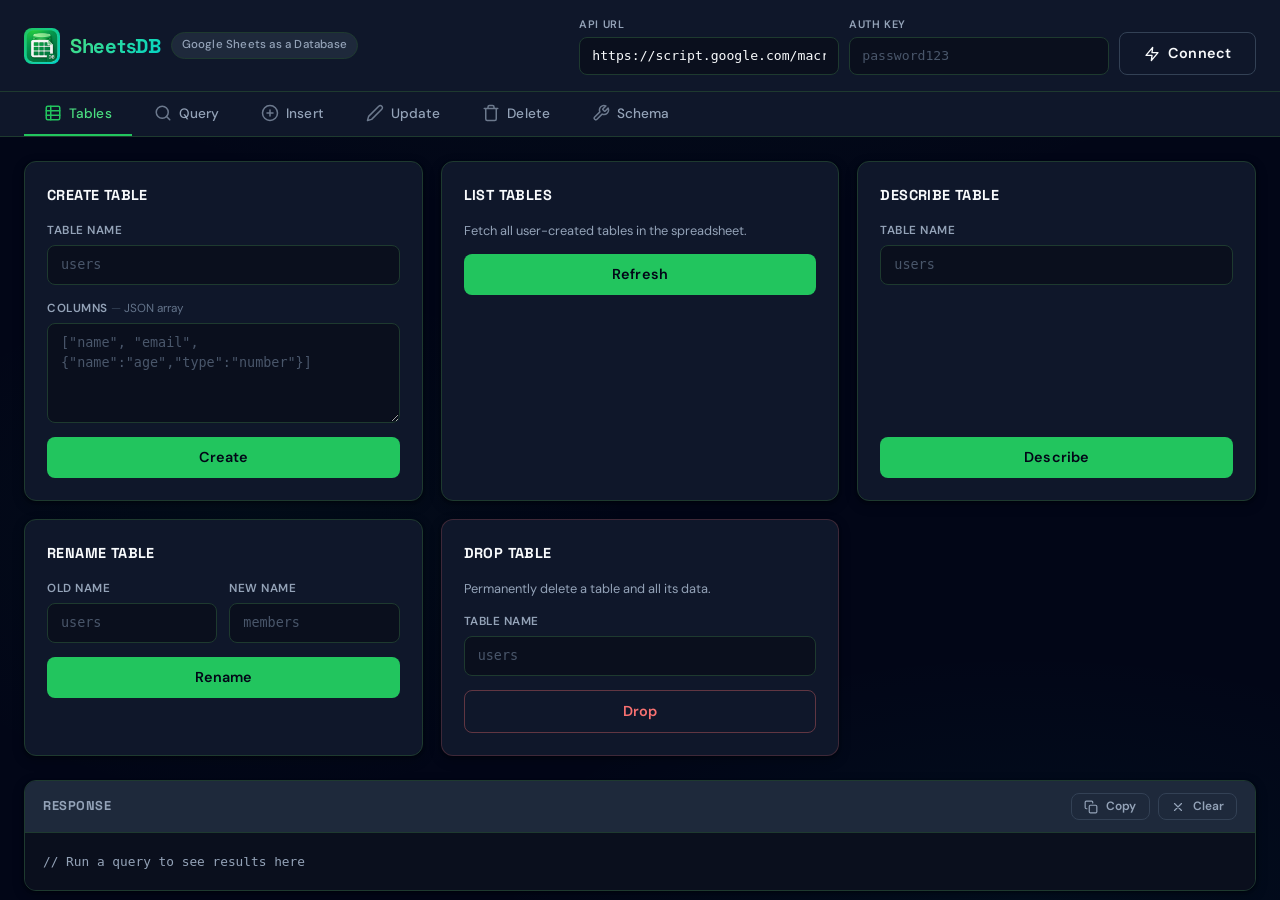
==== app/index.html @ 131400ed "Website demo finished I think" ====
<!DOCTYPE html>
<html lang="en">
<head>
<meta charset="UTF-8">
<meta name="viewport" content="width=device-width, initial-scale=1.0">
<title>SheetsDB — Demo App</title>
<meta name="description" content="SheetsDB demo — query and manage your Google Sheets database.">
<link rel="preconnect" href="https://fonts.googleapis.com">
<link rel="preconnect" href="https://fonts.gstatic.com" crossorigin>
<link href="https://fonts.googleapis.com/css2?family=DM+Sans:wght@400;500;600;700&family=Space+Grotesk:wght@400;500;600;700&display=swap" rel="stylesheet">
<link rel="icon" type="image/png" href="../favicon.png">
<link rel="stylesheet" href="../styles.css">
</head>
<body>

<!-- ============================================================
     Header
============================================================ -->
<header class="header">
  <a href="../index.html" class="header-brand" title="Back to home">
    <img class="nav-logo" src="../favicon.png" alt="SheetsDB" width="36" height="36">
    <h1>SheetsDB</h1>
    <span class="badge">Google Sheets as a Database</span>
  </a>
  <div class="header-config">
    <div class="config-group">
      <label for="apiUrl">API URL</label>
      <input type="url" id="apiUrl" value="https://script.google.com/macros/s/AKfycbwqo9jxBcoDenlgIgzk5Wjebfg2Gyu5W9qb6j3zvbtv10daXHPXQWfPDOC732-76v42/exec" autocomplete="off">
    </div>
    <div class="config-group">
      <label for="authKey">Auth Key</label>
      <input type="password" id="authKey" placeholder="password123" autocomplete="off">
    </div>
    <button id="btnConnect" class="btn btn-outline" title="Test connection">
      <svg width="16" height="16" viewBox="0 0 24 24" fill="none" stroke="currentColor" stroke-width="2" stroke-linecap="round" stroke-linejoin="round"><path d="M13 2 3 14h9l-1 8 10-12h-9l1-8z"/></svg>
      Connect
    </button>
  </div>
</header>

<!-- ============================================================
     Tabs
============================================================ -->
<nav class="tabs" id="tabNav" aria-label="Demo sections">
  <button class="tab active" data-tab="tables">
    <svg width="18" height="18" viewBox="0 0 24 24" fill="none" stroke="currentColor" stroke-width="2" stroke-linecap="round" stroke-linejoin="round"><rect x="3" y="3" width="18" height="18" rx="2"/><line x1="3" y1="9" x2="21" y2="9"/><line x1="3" y1="15" x2="21" y2="15"/><line x1="9" y1="3" x2="9" y2="21"/></svg>
    Tables
  </button>
  <button class="tab" data-tab="query">
    <svg width="18" height="18" viewBox="0 0 24 24" fill="none" stroke="currentColor" stroke-width="2" stroke-linecap="round" stroke-linejoin="round"><circle cx="11" cy="11" r="8"/><path d="m21 21-4.3-4.3"/></svg>
    Query
  </button>
  <button class="tab" data-tab="insert">
    <svg width="18" height="18" viewBox="0 0 24 24" fill="none" stroke="currentColor" stroke-width="2" stroke-linecap="round" stroke-linejoin="round"><circle cx="12" cy="12" r="10"/><path d="M12 8v8M8 12h8"/></svg>
    Insert
  </button>
  <button class="tab" data-tab="update">
    <svg width="18" height="18" viewBox="0 0 24 24" fill="none" stroke="currentColor" stroke-width="2" stroke-linecap="round" stroke-linejoin="round"><path d="M17 3a2.83 2.83 0 1 1 4 4L7.5 20.5 2 22l1.5-5.5Z"/></svg>
    Update
  </button>
  <button class="tab" data-tab="delete">
    <svg width="18" height="18" viewBox="0 0 24 24" fill="none" stroke="currentColor" stroke-width="2" stroke-linecap="round" stroke-linejoin="round"><path d="M3 6h18M19 6v14c0 1-1 2-2 2H7c-1 0-2-1-2-2V6M8 6V4c0-1 1-2 2-2h4c1 0 2 1 2 2v2"/></svg>
    Delete
  </button>
  <button class="tab" data-tab="schema">
    <svg width="18" height="18" viewBox="0 0 24 24" fill="none" stroke="currentColor" stroke-width="2" stroke-linecap="round" stroke-linejoin="round"><path d="M14.7 6.3a1 1 0 0 0 0 1.4l1.6 1.6a1 1 0 0 0 1.4 0l3.77-3.77a6 6 0 0 1-7.94 7.94l-6.91 6.91a2.12 2.12 0 0 1-3-3l6.91-6.91a6 6 0 0 1 7.94-7.94l-3.76 3.76z"/></svg>
    Schema
  </button>
</nav>

<!-- ============================================================
     Main content
============================================================ -->
<main class="main">

  <!-- ========================================
       Tables
  ======================================== -->
  <section class="panel active" id="panel-tables">
    <div class="card-grid">

      <div class="card">
        <h3>Create Table</h3>
        <div class="field">
          <label for="ct-name">Table Name</label>
          <input type="text" id="ct-name" placeholder="users">
        </div>
        <div class="field">
          <label for="ct-columns">Columns <span class="hint">JSON array</span></label>
          <textarea id="ct-columns" rows="4" placeholder='["name", "email", {"name":"age","type":"number"}]'></textarea>
        </div>
        <button class="btn btn-accent" data-action="createTable">Create</button>
      </div>

      <div class="card">
        <h3>List Tables</h3>
        <p class="card-desc">Fetch all user-created tables in the spreadsheet.</p>
        <button class="btn btn-accent" data-action="listTables">Refresh</button>
        <div id="tableList" class="inline-result"></div>
      </div>

      <div class="card">
        <h3>Describe Table</h3>
        <div class="field">
          <label for="desc-name">Table Name</label>
          <input type="text" id="desc-name" placeholder="users">
        </div>
        <button class="btn btn-accent" data-action="describeTable">Describe</button>
      </div>

      <div class="card">
        <h3>Rename Table</h3>
        <div class="field-row">
          <div class="field">
            <label for="rn-old">Old Name</label>
            <input type="text" id="rn-old" placeholder="users">
          </div>
          <div class="field">
            <label for="rn-new">New Name</label>
            <input type="text" id="rn-new" placeholder="members">
          </div>
        </div>
        <button class="btn btn-accent" data-action="renameTable">Rename</button>
      </div>

      <div class="card card-danger">
        <h3>Drop Table</h3>
        <p class="card-desc">Permanently delete a table and all its data.</p>
        <div class="field">
          <label for="drop-name">Table Name</label>
          <input type="text" id="drop-name" placeholder="users">
        </div>
        <button class="btn btn-danger" data-action="dropTable">Drop</button>
      </div>

    </div>
  </section>

  <!-- ========================================
       Query
  ======================================== -->
  <section class="panel" id="panel-query">
    <div class="card card-wide">
      <h3>SELECT Query</h3>
      <div class="field-row">
        <div class="field flex-2">
          <label for="q-table">Table</label>
          <input type="text" id="q-table" placeholder="users">
        </div>
        <div class="field flex-3">
          <label for="q-where">Where <span class="hint">e.g. age&gt;18;name=John</span></label>
          <input type="text" id="q-where" placeholder="age>18">
        </div>
      </div>
      <div class="field-row">
        <div class="field">
          <label for="q-select">Select <span class="hint">comma-separated</span></label>
          <input type="text" id="q-select" placeholder="name,email">
        </div>
        <div class="field">
          <label for="q-sort">Sort <span class="hint">-age = desc, +name = asc</span></label>
          <input type="text" id="q-sort" placeholder="-age">
        </div>
        <div class="field field-sm">
          <label for="q-limit">Limit</label>
          <input type="number" id="q-limit" placeholder="50" min="0">
        </div>
        <div class="field field-sm">
          <label for="q-offset">Offset</label>
          <input type="number" id="q-offset" placeholder="0" min="0">
        </div>
      </div>
      <button class="btn btn-accent" data-action="query">Run Query</button>
      <span id="queryCount" class="result-count"></span>
    </div>
  </section>

  <!-- ========================================
       Insert
  ======================================== -->
  <section class="panel" id="panel-insert">
    <div class="card card-wide">
      <h3>Insert Rows</h3>
      <div class="field-row">
        <div class="field flex-2">
          <label for="ins-table">Table</label>
          <input type="text" id="ins-table" placeholder="users">
        </div>
        <div class="field" style="align-self:flex-end">
          <label class="toggle">
            <input type="checkbox" id="ins-bulk">
            <span class="toggle-track"></span>
            Bulk Insert
          </label>
        </div>
      </div>
      <div class="field">
        <label id="ins-label">Record <span class="hint">JSON object</span></label>
        <textarea id="ins-data" rows="5" placeholder='{"name":"John","age":25}'></textarea>
      </div>
      <button class="btn btn-accent" data-action="insert">Insert</button>
    </div>
  </section>

  <!-- ========================================
       Update
  ======================================== -->
  <section class="panel" id="panel-update">
    <div class="card card-wide">
      <h3>UPDATE Rows</h3>
      <div class="field">
        <label for="upd-table">Table</label>
        <input type="text" id="upd-table" placeholder="users">
      </div>
      <div class="field-row">
        <div class="field">
          <label for="upd-where">Where <span class="hint">e.g. id=4</span></label>
          <input type="text" id="upd-where" placeholder="id=4">
        </div>
        <div class="field">
          <label for="upd-values">Values <span class="hint">JSON object</span></label>
          <input type="text" id="upd-values" placeholder='{"email":"new@test.com"}'>
        </div>
      </div>
      <button class="btn btn-accent" data-action="update">Update</button>
    </div>
  </section>

  <!-- ========================================
       Delete
  ======================================== -->
  <section class="panel" id="panel-delete">
    <div class="card card-wide card-danger">
      <h3>DELETE Rows</h3>
      <p class="card-desc">Rows matching the where clause will be permanently removed.</p>
      <div class="field-row">
        <div class="field flex-2">
          <label for="del-table">Table</label>
          <input type="text" id="del-table" placeholder="users">
        </div>
        <div class="field flex-3">
          <label for="del-where">Where <span class="hint">e.g. id=4</span></label>
          <input type="text" id="del-where" placeholder="id=4">
        </div>
      </div>
      <button class="btn btn-danger" data-action="deleteRows">Delete Rows</button>
    </div>
  </section>

  <!-- ========================================
       Schema
  ======================================== -->
  <section class="panel" id="panel-schema">
    <div class="card-grid">

      <div class="card">
        <h3>Add Column</h3>
        <div class="field">
          <label for="ac-table">Table</label>
          <input type="text" id="ac-table" placeholder="users">
        </div>
        <div class="field-row">
          <div class="field">
            <label for="ac-name">Column Name</label>
            <input type="text" id="ac-name" placeholder="email">
          </div>
          <div class="field field-sm">
            <label for="ac-type">Type</label>
            <select id="ac-type">
              <option value="string">string</option>
              <option value="number">number</option>
              <option value="boolean">boolean</option>
              <option value="date">date</option>
              <option value="json">json</option>
            </select>
          </div>
        </div>
        <button class="btn btn-accent" data-action="addColumn">Add Column</button>
      </div>

      <div class="card">
        <h3>Remove Column</h3>
        <div class="field-row">
          <div class="field">
            <label for="rc-table">Table</label>
            <input type="text" id="rc-table" placeholder="users">
          </div>
          <div class="field">
            <label for="rc-column">Column</label>
            <input type="text" id="rc-column" placeholder="email">
          </div>
        </div>
        <button class="btn btn-danger" data-action="removeColumn">Remove</button>
      </div>

      <div class="card">
        <h3>Rename Column</h3>
        <div class="field">
          <label for="rnc-table">Table</label>
          <input type="text" id="rnc-table" placeholder="users">
        </div>
        <div class="field-row">
          <div class="field">
            <label for="rnc-old">Old Name</label>
            <input type="text" id="rnc-old" placeholder="email">
          </div>
          <div class="field">
            <label for="rnc-new">New Name</label>
            <input type="text" id="rnc-new" placeholder="address">
          </div>
        </div>
        <button class="btn btn-accent" data-action="renameColumn">Rename</button>
      </div>

      <div class="card">
        <h3>Change Column Type</h3>
        <div class="field">
          <label for="cct-table">Table</label>
          <input type="text" id="cct-table" placeholder="users">
        </div>
        <div class="field-row">
          <div class="field">
            <label for="cct-column">Column</label>
            <input type="text" id="cct-column" placeholder="age">
          </div>
          <div class="field field-sm">
            <label for="cct-type">New Type</label>
            <select id="cct-type">
              <option value="string">string</option>
              <option value="number">number</option>
              <option value="boolean">boolean</option>
              <option value="date">date</option>
              <option value="json">json</option>
            </select>
          </div>
        </div>
        <button class="btn btn-accent" data-action="changeColumnType">Change Type</button>
      </div>

    </div>
  </section>

</main>

<!-- ============================================================
     Results panel
============================================================ -->
<section class="results" id="results">
  <div class="results-header">
    <h2>Response</h2>
    <div class="results-meta">
      <span id="resStatus" class="status-pill"></span>
      <span id="resTime" class="res-time"></span>
      <button id="btnCopy" class="btn btn-small" title="Copy response">
        <svg width="14" height="14" viewBox="0 0 24 24" fill="none" stroke="currentColor" stroke-width="2" stroke-linecap="round" stroke-linejoin="round"><rect x="9" y="9" width="13" height="13" rx="2"/><path d="M5 15H4a2 2 0 0 1-2-2V4a2 2 0 0 1 2-2h9a2 2 0 0 1 2 2v1"/></svg>
        Copy
      </button>
      <button id="btnClear" class="btn btn-small" title="Clear results">
        <svg width="14" height="14" viewBox="0 0 24 24" fill="none" stroke="currentColor" stroke-width="2" stroke-linecap="round" stroke-linejoin="round"><path d="M18 6 6 18M6 6l12 12"/></svg>
        Clear
      </button>
    </div>
  </div>
  <pre id="resBody" class="results-body">// Run a query to see results here</pre>
</section>

<!-- ============================================================
     Toast container
============================================================ -->
<div class="toast-container" id="toasts" aria-live="polite"></div>

<script src="script.js"></script>
</body>
</html>
---- styles.css ----
/* ============================================================
   SheetsDB — Unified Design System
   Shared by: index.html (landing) + app/index.html (demo)
   Dark OLED · Green accent · Space Grotesk + DM Sans
   ============================================================= */

/* ============================================================
   1. Design Tokens
   ============================================================= */

:root {
  /* Surfaces */
  --bg:        #020617;
  --surface:   #0F172A;
  --surface2:  #1E293B;
  --code-bg:   #0A0F1D;

  /* Borders */
  --border:    #1E3A2F;
  --border2:   #334155;

  /* Brand accents */
  --accent:    #22C55E;
  --accent-h:  #4ADE80;
  --accent-d:  #16A34A;
  --purple:    #7C5CFC;
  --purple-h:  #9678FD;
  --purple-d:  #6540E0;
  --cyan:      #00D4C8;
  --cyan-h:    #2EE4D8;

  /* Semantic */
  --success:   #2DD4BF;
  --error:     #F87171;
  --error-d:   #DC2626;
  --warning:   #FBBF24;

  /* Text */
  --text:      #F8FAFC;
  --text-dim:  #94A3B8;
  --text-muted:#64748B;

  /* Typography */
  --font-heading: 'Space Grotesk', system-ui, sans-serif;
  --font-body:    'DM Sans', system-ui, sans-serif;
  --font-mono:    'JetBrains Mono', 'Fira Code', 'Cascadia Code', monospace;

  /* Radii */
  --radius:    12px;
  --radius-sm: 8px;
  --radius-xs: 4px;

  /* Effects */
  --shadow:    0 1px 3px rgba(0,0,0,.4), 0 4px 12px rgba(0,0,0,.25);
  --transition: 180ms ease;
}

/* ============================================================
   2. Reset & Base
   ============================================================= */

*, *::before, *::after {
  box-sizing: border-box;
  margin: 0;
  padding: 0;
}

html {
  font-size: 16px;
  background: var(--bg);
  color: var(--text);
  font-family: var(--font-body);
  -webkit-font-smoothing: antialiased;
  -moz-osx-font-smoothing: grayscale;
  scroll-behavior: smooth;
}

body {
  min-height: 100vh;
  line-height: 1.6;
  background:
    radial-gradient(ellipse 80% 50% at 50% -10%, rgba(34,197,94,.05) 0%, transparent 70%),
    radial-gradient(ellipse 60% 40% at 80% 100%, rgba(0,212,200,.04) 0%, transparent 70%),
    radial-gradient(ellipse 50% 50% at 20% 60%, rgba(34,197,94,.04) 0%, transparent 60%),
    var(--bg);
}

/* ============================================================
   3. Typography
   ============================================================= */

h1, h2, h3, h4, h5, h6 {
  font-family: var(--font-heading);
  letter-spacing: -0.3px;
  color: var(--text);
}

a {
  color: inherit;
  text-decoration: none;
}

code {
  font-family: var(--font-mono);
}

::selection {
  background: rgba(34,197,94,.25);
  color: var(--text);
}

/* ============================================================
   4. Buttons (shared)
   ============================================================= */

.btn {
  display: inline-flex;
  align-items: center;
  justify-content: center;
  gap: 8px;
  padding: 11px 24px;
  font-size: 0.9rem;
  font-weight: 600;
  font-family: var(--font-body);
  border: none;
  border-radius: var(--radius-sm);
  cursor: pointer;
  text-decoration: none;
  transition: all var(--transition);
  letter-spacing: 0.1px;
  white-space: nowrap;
  line-height: 1.3;
}

.btn:active { transform: scale(0.97); }

/* Primary — green accent (main CTAs) */
.btn-primary {
  background: var(--accent);
  color: #020617;
}
.btn-primary:hover {
  background: var(--accent-h);
  transform: translateY(-2px);
  box-shadow: 0 8px 30px rgba(34,197,94,.25);
}

/* Secondary — outlined transparent */
.btn-secondary {
  background: transparent;
  color: var(--text);
  border: 1px solid var(--border2);
}
.btn-secondary:hover {
  border-color: var(--text-dim);
  background: rgba(255,255,255,.03);
}

/* Accent — green fill (app page action buttons) */
.btn-accent {
  background: var(--accent);
  color: #020617;
}
.btn-accent:hover {
  background: var(--accent-h);
  box-shadow: 0 4px 16px rgba(34,197,94,.25);
}

/* Danger — destructive actions */
.btn-danger {
  background: transparent;
  color: var(--error);
  border: 1px solid rgba(248,113,113,.35);
}
.btn-danger:hover {
  background: var(--error);
  color: #fff;
  border-color: var(--error);
}

/* Outline — subtle bordered */
.btn-outline {
  background: transparent;
  color: var(--text);
  border: 1px solid var(--border2);
}
.btn-outline:hover {
  border-color: var(--accent);
  color: var(--accent-h);
}

/* Small — compact variant */
.btn-small {
  padding: 5px 12px;
  font-size: 0.75rem;
  background: var(--surface2);
  color: var(--text-dim);
  border: 1px solid var(--border2);
  border-radius: var(--radius-sm);
}
.btn-small:hover {
  color: var(--text);
  border-color: var(--text-dim);
}

.btn-icon { font-size: 1.1rem; line-height: 1; }

/* ============================================================
   5. Forms & Inputs (shared)
   ============================================================= */

input[type="text"],
input[type="number"],
input[type="password"],
input[type="url"],
select,
textarea {
  width: 100%;
  padding: 9px 13px;
  background: var(--code-bg);
  border: 1px solid var(--border);
  border-radius: var(--radius-sm);
  color: var(--text);
  font-size: 0.84rem;
  font-family: var(--font-mono);
  transition: all var(--transition);
  outline: none;
  line-height: 1.5;
}

input:focus,
select:focus,
textarea:focus {
  border-color: var(--accent);
  box-shadow: 0 0 0 3px rgba(34,197,94,.12);
}

textarea { resize: vertical; min-height: 80px; }

::placeholder { color: var(--text-muted); opacity: 0.7; }

select {
  cursor: pointer;
  appearance: none;
  background-image: url("data:image/svg+xml,%3Csvg xmlns='http://www.w3.org/2000/svg' width='12' height='12' viewBox='0 0 24 24' fill='none' stroke='%2394A3B8' stroke-width='2'%3E%3Cpath d='m6 9 6 6 6-6'/%3E%3C/svg%3E");
  background-repeat: no-repeat;
  background-position: right 10px center;
  padding-right: 32px;
}

/* Field layout */
.field {
  display: flex;
  flex-direction: column;
  gap: 5px;
  flex: 1;
}

.field-sm { flex: 0 0 110px; }
.flex-2  { flex: 2; }
.flex-3  { flex: 3; }

.field label {
  font-size: 0.73rem;
  font-weight: 600;
  color: var(--text-dim);
  text-transform: uppercase;
  letter-spacing: 0.5px;
}

.hint {
  font-weight: 400;
  text-transform: none;
  color: var(--text-muted);
  letter-spacing: 0;
}
.hint::before { content: "— "; color: var(--border2); }

.field-row {
  display: flex;
  gap: 12px;
  align-items: flex-start;
}

/* Toggle switch */
.toggle {
  display: flex;
  align-items: center;
  gap: 8px;
  cursor: pointer;
  font-size: 0.8rem;
  color: var(--text-dim);
  user-select: none;
}
.toggle input { display: none; }

.toggle-track {
  width: 36px;
  height: 20px;
  background: var(--border2);
  border-radius: 99px;
  position: relative;
  transition: all var(--transition);
}
.toggle-track::after {
  content: '';
  position: absolute;
  top: 2px;
  left: 2px;
  width: 16px;
  height: 16px;
  background: var(--text-dim);
  border-radius: 50%;
  transition: all var(--transition);
}
.toggle input:checked + .toggle-track {
  background: var(--accent-d);
}
.toggle input:checked + .toggle-track::after {
  left: 18px;
  background: var(--accent-h);
}

/* ============================================================
   6. Landing: Navigation
   ============================================================= */

.nav {
  display: flex;
  align-items: center;
  justify-content: space-between;
  padding: 18px 32px;
  max-width: 1200px;
  margin: 0 auto;
}

.nav-brand {
  display: flex;
  align-items: center;
  gap: 10px;
  text-decoration: none;
}

.nav-logo {
  width: 36px;
  height: 36px;
  background: linear-gradient(135deg, var(--accent), var(--cyan));
  border-radius: var(--radius-sm);
  display: flex;
  align-items: center;
  justify-content: center;
  font-weight: 700;
  font-size: 1.1rem;
  font-family: var(--font-heading);
  color: #020617;
}

.nav-name {
  font-family: var(--font-heading);
  font-weight: 700;
  font-size: 1.2rem;
  color: var(--text);
  letter-spacing: -0.3px;
}

.nav-links {
  display: flex;
  align-items: center;
  gap: 24px;
}

.nav-link {
  color: var(--text-dim);
  text-decoration: none;
  font-size: 0.9rem;
  font-weight: 500;
  transition: color var(--transition);
}
.nav-link:hover { color: var(--text); }

.nav-cta {
  display: inline-flex;
  align-items: center;
  gap: 6px;
  padding: 9px 20px;
  font-size: 0.88rem;
  font-weight: 600;
  font-family: var(--font-body);
  color: #020617;
  background: var(--accent);
  border: none;
  border-radius: var(--radius-sm);
  cursor: pointer;
  text-decoration: none;
  transition: all var(--transition);
}
.nav-cta:hover {
  background: var(--accent-h);
  transform: translateY(-1px);
}

/* ============================================================
   7. Landing: Hero
   ============================================================= */

.hero {
  text-align: center;
  padding: 80px 32px 100px;
  max-width: 900px;
  margin: 0 auto;
}

.hero-badge {
  display: inline-flex;
  align-items: center;
  gap: 8px;
  padding: 6px 16px;
  font-size: 0.82rem;
  font-weight: 500;
  color: var(--accent);
  background: rgba(34,197,94,.08);
  border: 1px solid rgba(34,197,94,.18);
  border-radius: 99px;
  margin-bottom: 28px;
  font-family: var(--font-heading);
}

.hero-badge-dot {
  width: 7px;
  height: 7px;
  background: var(--accent);
  border-radius: 50%;
  animation: pulse-dot 2s ease-in-out infinite;
}

@keyframes pulse-dot {
  0%, 100% { opacity: 1; transform: scale(1); }
  50% { opacity: .5; transform: scale(1.3); }
}

.hero h1 {
  font-family: var(--font-heading);
  font-size: clamp(2.6rem, 6vw, 4.2rem);
  font-weight: 700;
  letter-spacing: -1.5px;
  line-height: 1.1;
  color: var(--text);
  margin-bottom: 22px;
}

.hero h1 span {
  background: linear-gradient(135deg, var(--accent) 0%, var(--cyan) 100%);
  -webkit-background-clip: text;
  -webkit-text-fill-color: transparent;
  background-clip: text;
}

.hero-sub {
  font-size: 1.2rem;
  color: var(--text-dim);
  max-width: 580px;
  margin: 0 auto 36px;
  line-height: 1.65;
}

.hero-actions {
  display: flex;
  align-items: center;
  justify-content: center;
  gap: 14px;
  flex-wrap: wrap;
}

/* ============================================================
   8. Landing: Section Shared
   ============================================================= */

.section {
  max-width: 1100px;
  margin: 0 auto;
  padding: 80px 32px;
}

.section-label {
  text-align: center;
  font-size: 0.8rem;
  font-weight: 600;
  color: var(--accent);
  text-transform: uppercase;
  letter-spacing: 1px;
  margin-bottom: 14px;
  font-family: var(--font-heading);
}

.section-heading {
  text-align: center;
  font-family: var(--font-heading);
  font-size: clamp(1.8rem, 4vw, 2.6rem);
  font-weight: 700;
  letter-spacing: -0.8px;
  line-height: 1.2;
  margin-bottom: 16px;
}

.section-sub {
  text-align: center;
  color: var(--text-dim);
  font-size: 1.05rem;
  max-width: 520px;
  margin: 0 auto 52px;
}

/* ============================================================
   9. Landing: Logo Bar
   ============================================================= */

.logo-bar {
  text-align: center;
  padding: 0 32px 60px;
  max-width: 900px;
  margin: 0 auto;
}

.logo-bar-label {
  font-size: 0.78rem;
  font-weight: 500;
  color: var(--text-muted);
  text-transform: uppercase;
  letter-spacing: 1.2px;
  margin-bottom: 20px;
}

.logo-bar-icons {
  display: flex;
  align-items: center;
  justify-content: center;
  gap: 48px;
  flex-wrap: wrap;
}

.logo-bar-icon {
  display: flex;
  align-items: center;
  gap: 10px;
  color: var(--text-muted);
  font-size: 1rem;
  font-weight: 500;
  font-family: var(--font-heading);
}

.logo-bar-icon svg { opacity: 0.6; }

/* ============================================================
   10. Landing: Features
   ============================================================= */

.features {
  padding: 60px 32px 100px;
  max-width: 1100px;
  margin: 0 auto;
}

.feature-grid {
  display: grid;
  grid-template-columns: repeat(auto-fit, minmax(300px, 1fr));
  gap: 22px;
  max-width: 1000px;
  margin: 0 auto;
}

.feature-card {
  background: var(--surface);
  border: 1px solid var(--border);
  border-radius: var(--radius);
  padding: 32px 28px;
  transition: border-color var(--transition), transform var(--transition);
}
.feature-card:hover {
  border-color: var(--border2);
  transform: translateY(-3px);
}

.feature-icon {
  width: 44px;
  height: 44px;
  border-radius: var(--radius-sm);
  display: flex;
  align-items: center;
  justify-content: center;
  margin-bottom: 18px;
  font-size: 1.3rem;
}
.feature-icon.green  { background: rgba(34,197,94,.1);  color: var(--accent); }
.feature-icon.purple { background: rgba(124,92,252,.1); color: var(--purple); }
.feature-icon.cyan   { background: rgba(0,212,200,.1);  color: var(--cyan); }

.feature-card h3 {
  font-family: var(--font-heading);
  font-size: 1.15rem;
  font-weight: 600;
  margin-bottom: 8px;
  letter-spacing: -0.3px;
}

.feature-card p {
  font-size: 0.92rem;
  color: var(--text-dim);
  line-height: 1.6;
}

/* ============================================================
   11. Landing: Code Demo
   ============================================================= */

.code-demo {
  max-width: 760px;
  margin: 0 auto;
}

.code-window {
  background: var(--surface);
  border: 1px solid var(--border);
  border-radius: var(--radius);
  overflow: hidden;
}

.code-header {
  display: flex;
  align-items: center;
  gap: 8px;
  padding: 14px 18px;
  background: var(--surface2);
  border-bottom: 1px solid var(--border);
}

.code-dot {
  width: 11px;
  height: 11px;
  border-radius: 50%;
}
.code-dot.red    { background: #EF4444; }
.code-dot.yellow { background: #FBBF24; }
.code-dot.green  { background: #22C55E; }

.code-title {
  margin-left: 10px;
  font-size: 0.8rem;
  color: var(--text-muted);
  font-family: var(--font-body);
}

.code-body {
  padding: 24px 22px;
  overflow-x: auto;
}

.code-body pre {
  font-family: var(--font-mono);
  font-size: 0.85rem;
  line-height: 1.75;
  color: var(--text-dim);
  margin: 0;
  white-space: pre;
}

/* Syntax highlighting */
.code-body .kw  { color: #C084FC; }
.code-body .str { color: #4ADE80; }
.code-body .fn  { color: #60A5FA; }
.code-body .cm  { color: #64748B; font-style: italic; }
.code-body .num { color: #FB923C; }

/* ============================================================
   12. Landing: How It Works / Steps
   ============================================================= */

.steps {
  display: flex;
  flex-direction: column;
  gap: 20px;
  max-width: 680px;
  margin: 0 auto;
}

.step {
  display: flex;
  gap: 20px;
  align-items: flex-start;
}

.step-num {
  flex-shrink: 0;
  width: 40px;
  height: 40px;
  border-radius: 50%;
  display: flex;
  align-items: center;
  justify-content: center;
  font-weight: 700;
  font-size: 1.05rem;
  font-family: var(--font-heading);
  color: #020617;
}
.step-num.green  { background: var(--accent); }
.step-num.purple { background: var(--purple); }
.step-num.cyan   { background: var(--cyan); }

.step-content h4 {
  font-family: var(--font-heading);
  font-size: 1.1rem;
  font-weight: 600;
  margin-bottom: 4px;
  letter-spacing: -0.3px;
}

.step-content p {
  font-size: 0.92rem;
  color: var(--text-dim);
  line-height: 1.6;
}

.step-content code {
  font-family: var(--font-mono);
  font-size: 0.84rem;
  color: var(--accent);
  background: rgba(34,197,94,.08);
  padding: 2px 7px;
  border-radius: var(--radius-xs);
}

/* ============================================================
   13. Landing: CTA
   ============================================================= */

.cta-section {
  text-align: center;
  padding: 100px 32px;
  max-width: 650px;
  margin: 0 auto;
}

.cta-section h2 {
  font-family: var(--font-heading);
  font-size: clamp(1.8rem, 4vw, 2.5rem);
  font-weight: 700;
  letter-spacing: -0.8px;
  margin-bottom: 14px;
}

.cta-section p {
  font-size: 1.05rem;
  color: var(--text-dim);
  margin-bottom: 32px;
}

/* ============================================================
   14. Landing: Footer
   ============================================================= */

.footer {
  border-top: 1px solid var(--border);
  padding: 32px;
  text-align: center;
  max-width: 1100px;
  margin: 0 auto;
}

.footer-content {
  display: flex;
  align-items: center;
  justify-content: space-between;
  flex-wrap: wrap;
  gap: 16px;
}

.footer-text {
  font-size: 0.85rem;
  color: var(--text-muted);
}

.footer-links {
  display: flex;
  gap: 20px;
}

.footer-links a {
  color: var(--text-dim);
  text-decoration: none;
  font-size: 0.85rem;
  transition: color var(--transition);
}
.footer-links a:hover { color: var(--text); }

/* ============================================================
   15. App: Header
   ============================================================= */

.header {
  display: flex;
  align-items: center;
  justify-content: space-between;
  flex-wrap: wrap;
  gap: 16px;
  padding: 16px 24px;
  background: var(--surface);
  border-bottom: 1px solid var(--border);
  backdrop-filter: blur(12px);
  position: sticky;
  top: 0;
  z-index: 100;
}

.header-brand {
  display: flex;
  align-items: center;
  gap: 10px;
  text-decoration: none;
}

.header-brand h1 {
  font-size: 1.25rem;
  font-weight: 700;
  letter-spacing: -0.3px;
  background: linear-gradient(135deg, var(--accent-h), var(--cyan));
  -webkit-background-clip: text;
  -webkit-text-fill-color: transparent;
  background-clip: text;
}

.badge {
  font-size: 0.72rem;
  font-weight: 500;
  color: var(--text-dim);
  background: var(--surface2);
  border: 1px solid var(--border);
  padding: 3px 10px;
  border-radius: 99px;
  letter-spacing: 0.2px;
}

.header-config {
  display: flex;
  align-items: flex-end;
  gap: 10px;
  flex-wrap: wrap;
}

.config-group {
  display: flex;
  flex-direction: column;
  gap: 4px;
}

.config-group label {
  font-size: 0.68rem;
  font-weight: 600;
  text-transform: uppercase;
  letter-spacing: 0.6px;
  color: var(--text-dim);
}

.config-group input {
  width: 260px;
  padding: 8px 12px;
  font-size: 0.82rem;
  font-family: var(--font-mono);
}

/* ============================================================
   16. App: Tabs
   ============================================================= */

.tabs {
  display: flex;
  gap: 2px;
  padding: 0 24px;
  background: var(--surface);
  border-bottom: 1px solid var(--border);
  overflow-x: auto;
}

.tab {
  display: inline-flex;
  align-items: center;
  gap: 7px;
  padding: 12px 20px;
  font-size: 0.85rem;
  font-weight: 500;
  color: var(--text-dim);
  background: none;
  border: none;
  border-bottom: 2px solid transparent;
  cursor: pointer;
  transition: all var(--transition);
  white-space: nowrap;
  font-family: var(--font-body);
  letter-spacing: 0.1px;
}
.tab:hover { color: var(--text); background: rgba(255,255,255,.02); }
.tab.active {
  color: var(--accent-h);
  border-bottom-color: var(--accent);
}
.tab svg {
  width: 18px;
  height: 18px;
  opacity: 0.7;
  flex-shrink: 0;
}
.tab.active svg { opacity: 1; color: var(--accent); }

/* ============================================================
   17. App: Panel System
   ============================================================= */

.panel { display: none; padding: 24px; }
.panel.active { display: block; animation: fadeIn .25s ease; }

@keyframes fadeIn {
  from { opacity: 0; transform: translateY(6px); }
  to   { opacity: 1; transform: translateY(0); }
}

/* ============================================================
   18. App: Cards
   ============================================================= */

.card-grid {
  display: grid;
  grid-template-columns: repeat(auto-fill, minmax(360px, 1fr));
  gap: 18px;
}

.card {
  background: var(--surface);
  border: 1px solid var(--border);
  border-radius: var(--radius);
  padding: 22px;
  display: flex;
  flex-direction: column;
  gap: 14px;
  box-shadow: var(--shadow);
  transition: border-color var(--transition);
}
.card:hover { border-color: var(--border2); }

.card-wide { max-width: 820px; }

.card h3 {
  font-size: 0.9rem;
  font-weight: 700;
  text-transform: uppercase;
  letter-spacing: 0.4px;
  color: var(--text);
}

.card-desc {
  font-size: 0.8rem;
  color: var(--text-dim);
  line-height: 1.5;
}

.card-danger {
  border-color: rgba(248,113,113,.2);
}
.card-danger:hover {
  border-color: rgba(248,113,113,.4);
}

/* ============================================================
   19. App: Results Panel
   ============================================================= */

.results {
  margin: 0 24px 24px;
  background: var(--surface);
  border: 1px solid var(--border);
  border-radius: var(--radius);
  box-shadow: var(--shadow);
  overflow: hidden;
}

.results-header {
  display: flex;
  align-items: center;
  justify-content: space-between;
  padding: 12px 18px;
  background: var(--surface2);
  border-bottom: 1px solid var(--border);
  gap: 12px;
}

.results-header h2 {
  font-size: 0.8rem;
  font-weight: 700;
  text-transform: uppercase;
  letter-spacing: 0.5px;
  color: var(--text-dim);
}

.results-meta {
  display: flex;
  align-items: center;
  gap: 8px;
}

.status-pill {
  font-size: 0.7rem;
  font-weight: 700;
  padding: 2px 10px;
  border-radius: 99px;
  text-transform: uppercase;
  letter-spacing: 0.4px;
  opacity: 0;
  transition: opacity var(--transition);
}
.status-pill.ok    { opacity: 1; background: rgba(45,212,191,.15); color: var(--success); }
.status-pill.error { opacity: 1; background: rgba(248,113,113,.15); color: var(--error); }
.status-pill.info  { opacity: 1; background: rgba(34,197,94,.12); color: var(--accent); }

.res-time {
  font-size: 0.7rem;
  color: var(--text-muted);
  font-family: var(--font-mono);
}

.results-body {
  padding: 18px;
  font-family: var(--font-mono);
  font-size: 0.8rem;
  line-height: 1.65;
  color: var(--text-dim);
  background: var(--code-bg);
  overflow-x: auto;
  max-height: 460px;
  overflow-y: auto;
  white-space: pre-wrap;
  word-break: break-all;
}
.results-body.json-loaded { color: var(--text); }

/* ============================================================
   20. App: Inline Result & Table Chips
   ============================================================= */

.inline-result {
  margin-top: 8px;
  font-family: var(--font-mono);
  font-size: 0.78rem;
  color: var(--text-dim);
  background: var(--code-bg);
  border: 1px solid var(--border);
  border-radius: var(--radius-sm);
  padding: 10px 14px;
  max-height: 160px;
  overflow-y: auto;
  white-space: pre-wrap;
}
.inline-result:empty { display: none; }

.result-count {
  font-size: 0.78rem;
  color: var(--text-dim);
  margin-left: 10px;
  font-family: var(--font-mono);
}
.result-count:empty { display: none; }

.table-chip {
  display: inline-flex;
  align-items: center;
  gap: 5px;
  background: var(--surface2);
  border: 1px solid var(--border);
  border-radius: var(--radius-sm);
  padding: 3px 10px;
  font-size: 0.78rem;
  font-family: var(--font-body);
  color: var(--text-dim);
  margin: 2px 4px 2px 0;
}
.table-chip svg {
  width: 14px;
  height: 14px;
  opacity: 0.6;
}

/* ============================================================
   21. App: Toast
   ============================================================= */

.toast-container {
  position: fixed;
  bottom: 20px;
  right: 20px;
  display: flex;
  flex-direction: column-reverse;
  gap: 8px;
  z-index: 999;
}

.toast {
  padding: 12px 20px;
  border-radius: var(--radius-sm);
  font-size: 0.82rem;
  font-weight: 500;
  color: #fff;
  box-shadow: 0 6px 24px rgba(0,0,0,.4);
  animation: slideIn .3s ease;
  max-width: 380px;
  backdrop-filter: blur(12px);
}
.toast.success { background: rgba(45,212,191,.9); }
.toast.error   { background: rgba(248,113,113,.9); }
.toast.info    { background: rgba(34,197,94,.9); }

@keyframes slideIn {
  from { opacity: 0; transform: translateX(30px); }
  to   { opacity: 1; transform: translateX(0); }
}

/* ============================================================
   22. Scrollbar
   ============================================================= */

::-webkit-scrollbar { width: 6px; height: 6px; }
::-webkit-scrollbar-track { background: transparent; }
::-webkit-scrollbar-thumb {
  background: var(--border2);
  border-radius: 99px;
}
::-webkit-scrollbar-thumb:hover { background: var(--text-muted); }

/* ============================================================
   23. Responsive
   ============================================================= */

@media (max-width: 768px) {
  /* Nav */
  .nav { padding: 14px 20px; }
  .nav-links { gap: 14px; }
  .nav-link { font-size: 0.82rem; }
  .nav-cta { padding: 7px 16px; font-size: 0.8rem; }

  /* Hero */
  .hero { padding: 50px 20px 70px; }
  .hero h1 { font-size: 2.2rem; }
  .hero-sub { font-size: 1rem; }

  /* Sections */
  .section { padding: 50px 20px; }
  .features { padding: 30px 20px 70px; }
  .feature-grid { grid-template-columns: 1fr; }
  .logo-bar-icons { gap: 28px; }

  /* Code */
  .code-body { padding: 18px 14px; }
  .code-body pre { font-size: 0.74rem; }

  /* Buttons */
  .btn { padding: 11px 22px; font-size: 0.88rem; }

  /* Footer */
  .footer-content { flex-direction: column; text-align: center; }

  /* App: Header */
  .header {
    flex-direction: column;
    align-items: flex-start;
    padding: 14px 16px;
  }
  .header-config {
    width: 100%;
    flex-direction: column;
    align-items: stretch;
  }
  .config-group input { width: 100%; }

  /* App: Tabs */
  .tabs { padding: 0 12px; gap: 0; }
  .tab { padding: 10px 14px; font-size: 0.78rem; }

  /* App: Panels & Cards */
  .panel { padding: 16px; }
  .card-grid { grid-template-columns: 1fr; }
  .field-row { flex-direction: column; }
  .field-sm { flex: 1; }

  /* App: Results */
  .results { margin: 0 12px 16px; }
}

@media (max-width: 480px) {
  .nav-link.hide-mobile { display: none; }
  .hero h1 { font-size: 1.9rem; }
  .hero-actions { flex-direction: column; width: 100%; }
  .hero-actions .btn { width: 100%; justify-content: center; }
}

/* ============================================================
   24. Reduced Motion
   ============================================================= */

@media (prefers-reduced-motion: reduce) {
  *, *::before, *::after {
    animation-duration: 0.01ms !important;
    animation-iteration-count: 1 !important;
    transition-duration: 0.01ms !important;
  }
  html { scroll-behavior: auto; }
}
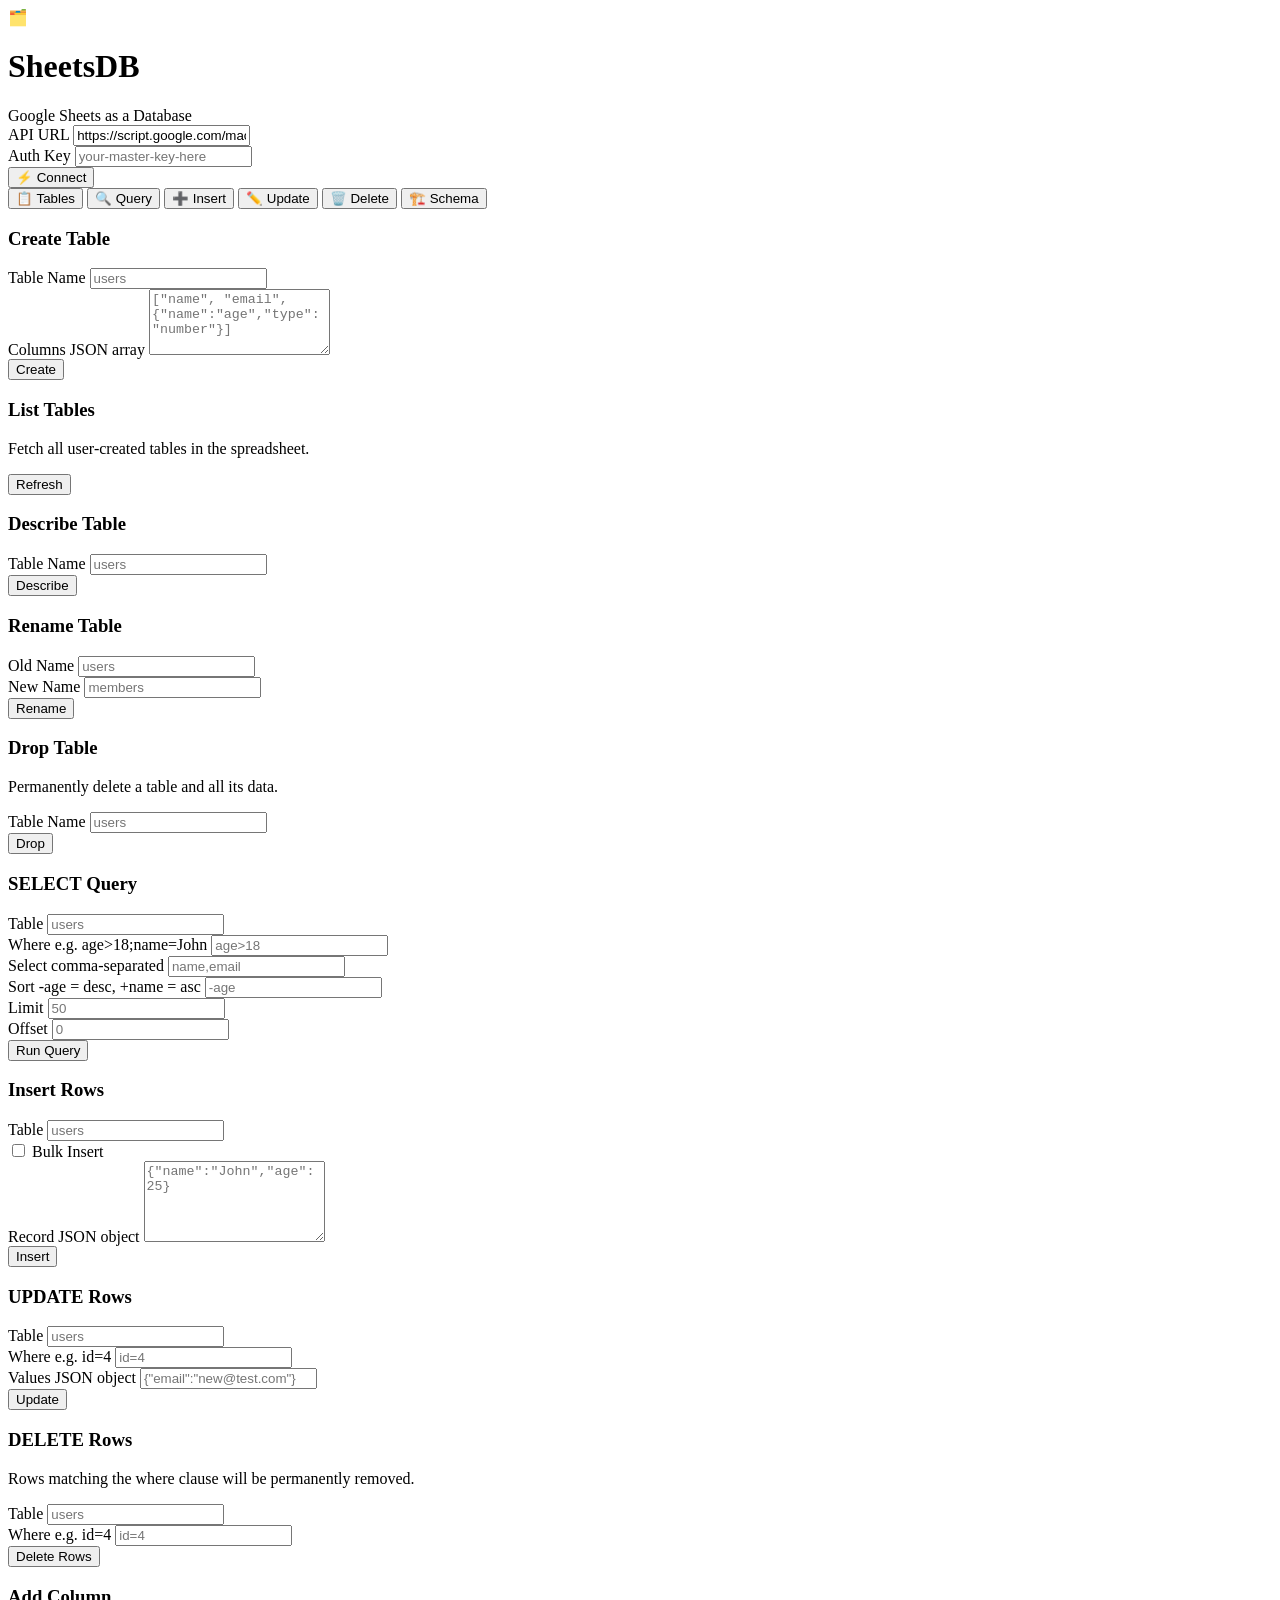
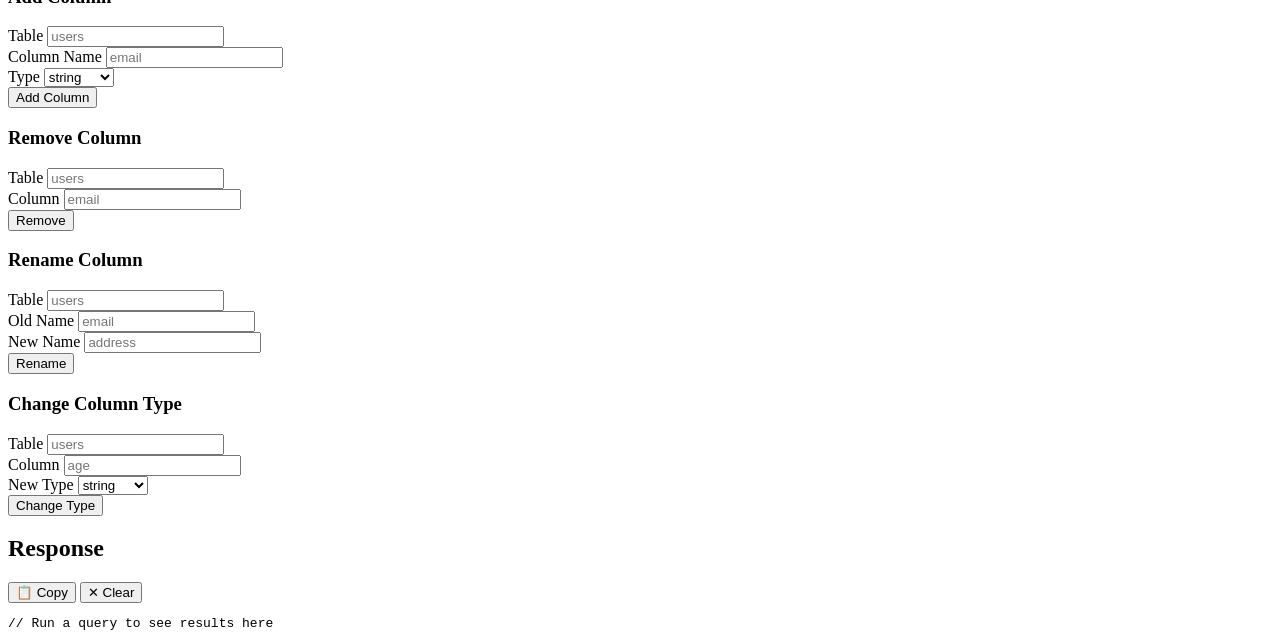
==== commit ec0fb0f4: "updated index.html" ====
--- a/app/index.html
+++ b/app/index.html
@@ -3,13 +3,8 @@
 <head>
 <meta charset="UTF-8">
 <meta name="viewport" content="width=device-width, initial-scale=1.0">
-<title>SheetsDB — Demo App</title>
-<meta name="description" content="SheetsDB demo — query and manage your Google Sheets database.">
-<link rel="preconnect" href="https://fonts.googleapis.com">
-<link rel="preconnect" href="https://fonts.gstatic.com" crossorigin>
-<link href="https://fonts.googleapis.com/css2?family=DM+Sans:wght@400;500;600;700&family=Space+Grotesk:wght@400;500;600;700&display=swap" rel="stylesheet">
-<link rel="icon" type="image/png" href="../favicon.png">
-<link rel="stylesheet" href="../styles.css">
+<title>SheetsDB — Google Sheets Database</title>
+<link rel="stylesheet" href="styles.css">
 </head>
 <body>
 
@@ -17,23 +12,22 @@
      Header
 ============================================================ -->
 <header class="header">
-  <a href="../index.html" class="header-brand" title="Back to home">
-    <img class="nav-logo" src="../favicon.png" alt="SheetsDB" width="36" height="36">
+  <div class="header-brand">
+    <span class="logo">🗂️</span>
     <h1>SheetsDB</h1>
     <span class="badge">Google Sheets as a Database</span>
-  </a>
+  </div>
   <div class="header-config">
     <div class="config-group">
       <label for="apiUrl">API URL</label>
-      <input type="url" id="apiUrl" value="https://script.google.com/macros/s/AKfycbwqo9jxBcoDenlgIgzk5Wjebfg2Gyu5W9qb6j3zvbtv10daXHPXQWfPDOC732-76v42/exec" autocomplete="off">
+      <input type="text" id="apiUrl" value="https://script.google.com/macros/s/AKfycbwqo9jxBcoDenlgIgzk5Wjebfg2Gyu5W9qb6j3zvbtv10daXHPXQWfPDOC732-76v42/exec" autocomplete="off">
     </div>
     <div class="config-group">
       <label for="authKey">Auth Key</label>
-      <input type="password" id="authKey" placeholder="password123" autocomplete="off">
+      <input type="password" id="authKey" placeholder="your-master-key-here" autocomplete="off">
     </div>
     <button id="btnConnect" class="btn btn-outline" title="Test connection">
-      <svg width="16" height="16" viewBox="0 0 24 24" fill="none" stroke="currentColor" stroke-width="2" stroke-linecap="round" stroke-linejoin="round"><path d="M13 2 3 14h9l-1 8 10-12h-9l1-8z"/></svg>
-      Connect
+      <span class="btn-icon">&#9889;</span> Connect
     </button>
   </div>
 </header>
@@ -41,31 +35,13 @@
 <!-- ============================================================
      Tabs
 ============================================================ -->
-<nav class="tabs" id="tabNav" aria-label="Demo sections">
-  <button class="tab active" data-tab="tables">
-    <svg width="18" height="18" viewBox="0 0 24 24" fill="none" stroke="currentColor" stroke-width="2" stroke-linecap="round" stroke-linejoin="round"><rect x="3" y="3" width="18" height="18" rx="2"/><line x1="3" y1="9" x2="21" y2="9"/><line x1="3" y1="15" x2="21" y2="15"/><line x1="9" y1="3" x2="9" y2="21"/></svg>
-    Tables
-  </button>
-  <button class="tab" data-tab="query">
-    <svg width="18" height="18" viewBox="0 0 24 24" fill="none" stroke="currentColor" stroke-width="2" stroke-linecap="round" stroke-linejoin="round"><circle cx="11" cy="11" r="8"/><path d="m21 21-4.3-4.3"/></svg>
-    Query
-  </button>
-  <button class="tab" data-tab="insert">
-    <svg width="18" height="18" viewBox="0 0 24 24" fill="none" stroke="currentColor" stroke-width="2" stroke-linecap="round" stroke-linejoin="round"><circle cx="12" cy="12" r="10"/><path d="M12 8v8M8 12h8"/></svg>
-    Insert
-  </button>
-  <button class="tab" data-tab="update">
-    <svg width="18" height="18" viewBox="0 0 24 24" fill="none" stroke="currentColor" stroke-width="2" stroke-linecap="round" stroke-linejoin="round"><path d="M17 3a2.83 2.83 0 1 1 4 4L7.5 20.5 2 22l1.5-5.5Z"/></svg>
-    Update
-  </button>
-  <button class="tab" data-tab="delete">
-    <svg width="18" height="18" viewBox="0 0 24 24" fill="none" stroke="currentColor" stroke-width="2" stroke-linecap="round" stroke-linejoin="round"><path d="M3 6h18M19 6v14c0 1-1 2-2 2H7c-1 0-2-1-2-2V6M8 6V4c0-1 1-2 2-2h4c1 0 2 1 2 2v2"/></svg>
-    Delete
-  </button>
-  <button class="tab" data-tab="schema">
-    <svg width="18" height="18" viewBox="0 0 24 24" fill="none" stroke="currentColor" stroke-width="2" stroke-linecap="round" stroke-linejoin="round"><path d="M14.7 6.3a1 1 0 0 0 0 1.4l1.6 1.6a1 1 0 0 0 1.4 0l3.77-3.77a6 6 0 0 1-7.94 7.94l-6.91 6.91a2.12 2.12 0 0 1-3-3l6.91-6.91a6 6 0 0 1 7.94-7.94l-3.76 3.76z"/></svg>
-    Schema
-  </button>
+<nav class="tabs" id="tabNav">
+  <button class="tab active" data-tab="tables">📋 Tables</button>
+  <button class="tab" data-tab="query">🔍 Query</button>
+  <button class="tab" data-tab="insert">➕ Insert</button>
+  <button class="tab" data-tab="update">✏️ Update</button>
+  <button class="tab" data-tab="delete">🗑️ Delete</button>
+  <button class="tab" data-tab="schema">🏗️ Schema</button>
 </nav>
 
 <!-- ============================================================
@@ -82,52 +58,52 @@
       <div class="card">
         <h3>Create Table</h3>
         <div class="field">
-          <label for="ct-name">Table Name</label>
+          <label>Table Name</label>
           <input type="text" id="ct-name" placeholder="users">
         </div>
         <div class="field">
-          <label for="ct-columns">Columns <span class="hint">JSON array</span></label>
+          <label>Columns <span class="hint">JSON array</span></label>
           <textarea id="ct-columns" rows="4" placeholder='["name", "email", {"name":"age","type":"number"}]'></textarea>
         </div>
-        <button class="btn btn-accent" data-action="createTable">Create</button>
+        <button class="btn btn-primary" data-action="createTable">Create</button>
       </div>
 
       <div class="card">
         <h3>List Tables</h3>
         <p class="card-desc">Fetch all user-created tables in the spreadsheet.</p>
-        <button class="btn btn-accent" data-action="listTables">Refresh</button>
+        <button class="btn btn-primary" data-action="listTables">Refresh</button>
         <div id="tableList" class="inline-result"></div>
       </div>
 
       <div class="card">
         <h3>Describe Table</h3>
         <div class="field">
-          <label for="desc-name">Table Name</label>
+          <label>Table Name</label>
           <input type="text" id="desc-name" placeholder="users">
         </div>
-        <button class="btn btn-accent" data-action="describeTable">Describe</button>
+        <button class="btn btn-primary" data-action="describeTable">Describe</button>
       </div>
 
       <div class="card">
         <h3>Rename Table</h3>
         <div class="field-row">
           <div class="field">
-            <label for="rn-old">Old Name</label>
+            <label>Old Name</label>
             <input type="text" id="rn-old" placeholder="users">
           </div>
           <div class="field">
-            <label for="rn-new">New Name</label>
+            <label>New Name</label>
             <input type="text" id="rn-new" placeholder="members">
           </div>
         </div>
-        <button class="btn btn-accent" data-action="renameTable">Rename</button>
+        <button class="btn btn-primary" data-action="renameTable">Rename</button>
       </div>
 
       <div class="card card-danger">
         <h3>Drop Table</h3>
         <p class="card-desc">Permanently delete a table and all its data.</p>
         <div class="field">
-          <label for="drop-name">Table Name</label>
+          <label>Table Name</label>
           <input type="text" id="drop-name" placeholder="users">
         </div>
         <button class="btn btn-danger" data-action="dropTable">Drop</button>
@@ -144,33 +120,33 @@
       <h3>SELECT Query</h3>
       <div class="field-row">
         <div class="field flex-2">
-          <label for="q-table">Table</label>
+          <label>Table</label>
           <input type="text" id="q-table" placeholder="users">
         </div>
         <div class="field flex-3">
-          <label for="q-where">Where <span class="hint">e.g. age&gt;18;name=John</span></label>
+          <label>Where <span class="hint">e.g. age&gt;18;name=John</span></label>
           <input type="text" id="q-where" placeholder="age>18">
         </div>
       </div>
       <div class="field-row">
         <div class="field">
-          <label for="q-select">Select <span class="hint">comma-separated</span></label>
+          <label>Select <span class="hint">comma-separated</span></label>
           <input type="text" id="q-select" placeholder="name,email">
         </div>
         <div class="field">
-          <label for="q-sort">Sort <span class="hint">-age = desc, +name = asc</span></label>
+          <label>Sort <span class="hint">-age = desc, +name = asc</span></label>
           <input type="text" id="q-sort" placeholder="-age">
         </div>
         <div class="field field-sm">
-          <label for="q-limit">Limit</label>
+          <label>Limit</label>
           <input type="number" id="q-limit" placeholder="50" min="0">
         </div>
         <div class="field field-sm">
-          <label for="q-offset">Offset</label>
+          <label>Offset</label>
           <input type="number" id="q-offset" placeholder="0" min="0">
         </div>
       </div>
-      <button class="btn btn-accent" data-action="query">Run Query</button>
+      <button class="btn btn-primary" data-action="query">Run Query</button>
       <span id="queryCount" class="result-count"></span>
     </div>
   </section>
@@ -183,7 +159,7 @@
       <h3>Insert Rows</h3>
       <div class="field-row">
         <div class="field flex-2">
-          <label for="ins-table">Table</label>
+          <label>Table</label>
           <input type="text" id="ins-table" placeholder="users">
         </div>
         <div class="field" style="align-self:flex-end">
@@ -198,7 +174,7 @@
         <label id="ins-label">Record <span class="hint">JSON object</span></label>
         <textarea id="ins-data" rows="5" placeholder='{"name":"John","age":25}'></textarea>
       </div>
-      <button class="btn btn-accent" data-action="insert">Insert</button>
+      <button class="btn btn-primary" data-action="insert">Insert</button>
     </div>
   </section>
 
@@ -209,20 +185,20 @@
     <div class="card card-wide">
       <h3>UPDATE Rows</h3>
       <div class="field">
-        <label for="upd-table">Table</label>
+        <label>Table</label>
         <input type="text" id="upd-table" placeholder="users">
       </div>
       <div class="field-row">
         <div class="field">
-          <label for="upd-where">Where <span class="hint">e.g. id=4</span></label>
+          <label>Where <span class="hint">e.g. id=4</span></label>
           <input type="text" id="upd-where" placeholder="id=4">
         </div>
         <div class="field">
-          <label for="upd-values">Values <span class="hint">JSON object</span></label>
+          <label>Values <span class="hint">JSON object</span></label>
           <input type="text" id="upd-values" placeholder='{"email":"new@test.com"}'>
         </div>
       </div>
-      <button class="btn btn-accent" data-action="update">Update</button>
+      <button class="btn btn-primary" data-action="update">Update</button>
     </div>
   </section>
 
@@ -235,11 +211,11 @@
       <p class="card-desc">Rows matching the where clause will be permanently removed.</p>
       <div class="field-row">
         <div class="field flex-2">
-          <label for="del-table">Table</label>
+          <label>Table</label>
           <input type="text" id="del-table" placeholder="users">
         </div>
         <div class="field flex-3">
-          <label for="del-where">Where <span class="hint">e.g. id=4</span></label>
+          <label>Where <span class="hint">e.g. id=4</span></label>
           <input type="text" id="del-where" placeholder="id=4">
         </div>
       </div>
@@ -256,16 +232,16 @@
       <div class="card">
         <h3>Add Column</h3>
         <div class="field">
-          <label for="ac-table">Table</label>
+          <label>Table</label>
           <input type="text" id="ac-table" placeholder="users">
         </div>
         <div class="field-row">
           <div class="field">
-            <label for="ac-name">Column Name</label>
+            <label>Column Name</label>
             <input type="text" id="ac-name" placeholder="email">
           </div>
           <div class="field field-sm">
-            <label for="ac-type">Type</label>
+            <label>Type</label>
             <select id="ac-type">
               <option value="string">string</option>
               <option value="number">number</option>
@@ -275,19 +251,19 @@
             </select>
           </div>
         </div>
-        <button class="btn btn-accent" data-action="addColumn">Add Column</button>
+        <button class="btn btn-primary" data-action="addColumn">Add Column</button>
       </div>
 
       <div class="card">
         <h3>Remove Column</h3>
         <div class="field-row">
           <div class="field">
-            <label for="rc-table">Table</label>
+            <label>Table</label>
             <input type="text" id="rc-table" placeholder="users">
           </div>
           <div class="field">
-            <label for="rc-column">Column</label>
-            <input type="text" id="rc-column" placeholder="email">
+            <label>Column</label>
+            <input type="text" id="rc-name" placeholder="email">
           </div>
         </div>
         <button class="btn btn-danger" data-action="removeColumn">Remove</button>
@@ -296,35 +272,35 @@
       <div class="card">
         <h3>Rename Column</h3>
         <div class="field">
-          <label for="rnc-table">Table</label>
+          <label>Table</label>
           <input type="text" id="rnc-table" placeholder="users">
         </div>
         <div class="field-row">
           <div class="field">
-            <label for="rnc-old">Old Name</label>
+            <label>Old Name</label>
             <input type="text" id="rnc-old" placeholder="email">
           </div>
           <div class="field">
-            <label for="rnc-new">New Name</label>
+            <label>New Name</label>
             <input type="text" id="rnc-new" placeholder="address">
           </div>
         </div>
-        <button class="btn btn-accent" data-action="renameColumn">Rename</button>
+        <button class="btn btn-primary" data-action="renameColumn">Rename</button>
       </div>
 
       <div class="card">
         <h3>Change Column Type</h3>
         <div class="field">
-          <label for="cct-table">Table</label>
+          <label>Table</label>
           <input type="text" id="cct-table" placeholder="users">
         </div>
         <div class="field-row">
           <div class="field">
-            <label for="cct-column">Column</label>
+            <label>Column</label>
             <input type="text" id="cct-column" placeholder="age">
           </div>
           <div class="field field-sm">
-            <label for="cct-type">New Type</label>
+            <label>New Type</label>
             <select id="cct-type">
               <option value="string">string</option>
               <option value="number">number</option>
@@ -334,7 +310,7 @@
             </select>
           </div>
         </div>
-        <button class="btn btn-accent" data-action="changeColumnType">Change Type</button>
+        <button class="btn btn-primary" data-action="changeColumnType">Change Type</button>
       </div>
 
     </div>
@@ -351,14 +327,8 @@
     <div class="results-meta">
       <span id="resStatus" class="status-pill"></span>
       <span id="resTime" class="res-time"></span>
-      <button id="btnCopy" class="btn btn-small" title="Copy response">
-        <svg width="14" height="14" viewBox="0 0 24 24" fill="none" stroke="currentColor" stroke-width="2" stroke-linecap="round" stroke-linejoin="round"><rect x="9" y="9" width="13" height="13" rx="2"/><path d="M5 15H4a2 2 0 0 1-2-2V4a2 2 0 0 1 2-2h9a2 2 0 0 1 2 2v1"/></svg>
-        Copy
-      </button>
-      <button id="btnClear" class="btn btn-small" title="Clear results">
-        <svg width="14" height="14" viewBox="0 0 24 24" fill="none" stroke="currentColor" stroke-width="2" stroke-linecap="round" stroke-linejoin="round"><path d="M18 6 6 18M6 6l12 12"/></svg>
-        Clear
-      </button>
+      <button id="btnCopy" class="btn btn-small" title="Copy response">📋 Copy</button>
+      <button id="btnClear" class="btn btn-small" title="Clear results">✕ Clear</button>
     </div>
   </div>
   <pre id="resBody" class="results-body">// Run a query to see results here</pre>
@@ -367,7 +337,7 @@
 <!-- ============================================================
      Toast container
 ============================================================ -->
-<div class="toast-container" id="toasts" aria-live="polite"></div>
+<div class="toast-container" id="toasts"></div>
 
 <script src="script.js"></script>
 </body>
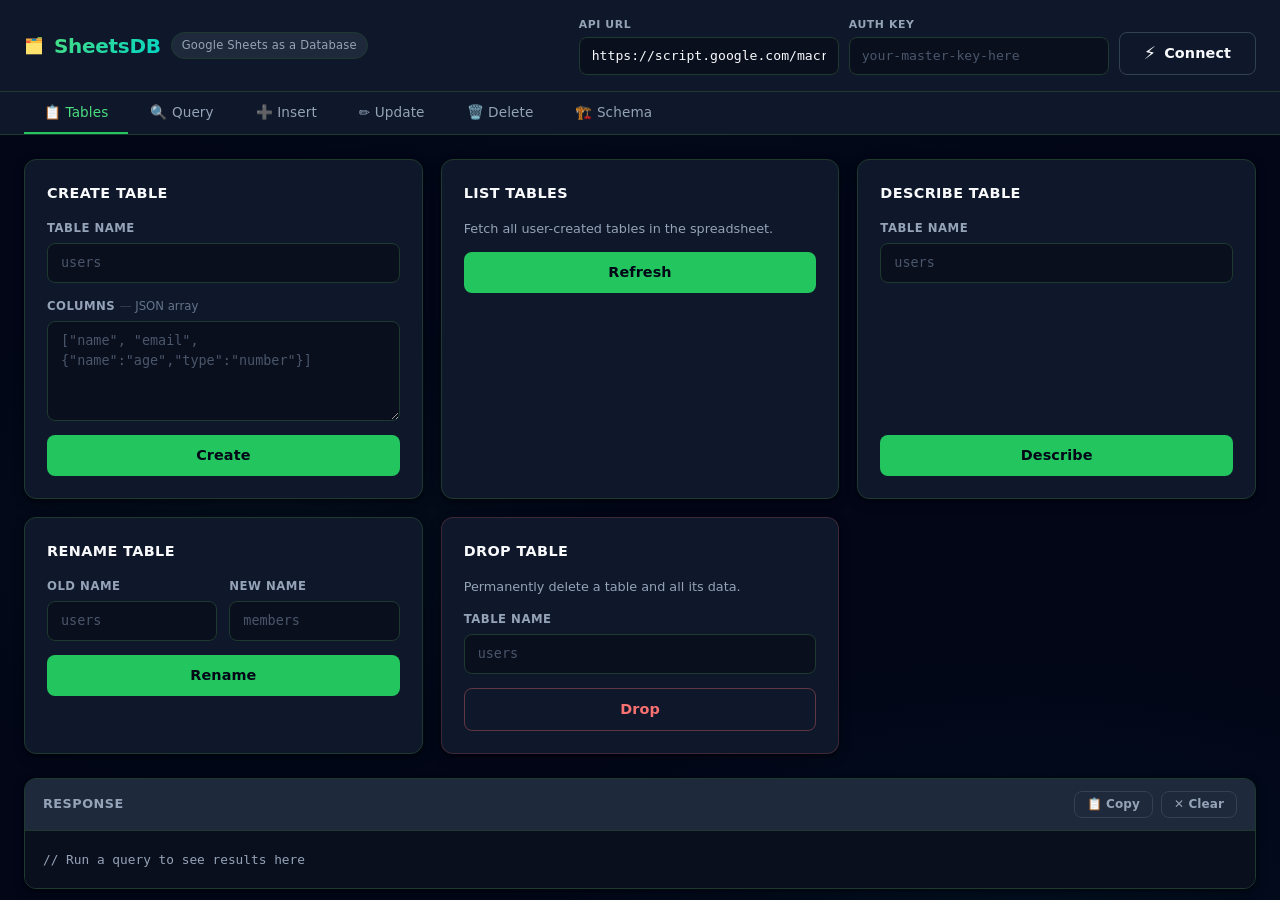
==== commit 569b6ed1: "Wrong link to stylesheet" ====
--- a/app/index.html
+++ b/app/index.html
@@ -4,7 +4,7 @@
 <meta charset="UTF-8">
 <meta name="viewport" content="width=device-width, initial-scale=1.0">
 <title>SheetsDB — Google Sheets Database</title>
-<link rel="stylesheet" href="styles.css">
+<link rel="stylesheet" href="../styles.css">
 </head>
 <body>
 
--- a/styles.css
+++ b/styles.css
@@ -0,0 +1,1211 @@
+/* ============================================================
+   SheetsDB — Unified Design System
+   Shared by: index.html (landing) + app/index.html (demo)
+   Dark OLED · Green accent · Space Grotesk + DM Sans
+   ============================================================= */
+
+/* ============================================================
+   1. Design Tokens
+   ============================================================= */
+
+:root {
+  /* Surfaces */
+  --bg:        #020617;
+  --surface:   #0F172A;
+  --surface2:  #1E293B;
+  --code-bg:   #0A0F1D;
+
+  /* Borders */
+  --border:    #1E3A2F;
+  --border2:   #334155;
+
+  /* Brand accents */
+  --accent:    #22C55E;
+  --accent-h:  #4ADE80;
+  --accent-d:  #16A34A;
+  --purple:    #7C5CFC;
+  --purple-h:  #9678FD;
+  --purple-d:  #6540E0;
+  --cyan:      #00D4C8;
+  --cyan-h:    #2EE4D8;
+
+  /* Semantic */
+  --success:   #2DD4BF;
+  --error:     #F87171;
+  --error-d:   #DC2626;
+  --warning:   #FBBF24;
+
+  /* Text */
+  --text:      #F8FAFC;
+  --text-dim:  #94A3B8;
+  --text-muted:#64748B;
+
+  /* Typography */
+  --font-heading: 'Space Grotesk', system-ui, sans-serif;
+  --font-body:    'DM Sans', system-ui, sans-serif;
+  --font-mono:    'JetBrains Mono', 'Fira Code', 'Cascadia Code', monospace;
+
+  /* Radii */
+  --radius:    12px;
+  --radius-sm: 8px;
+  --radius-xs: 4px;
+
+  /* Effects */
+  --shadow:    0 1px 3px rgba(0,0,0,.4), 0 4px 12px rgba(0,0,0,.25);
+  --transition: 180ms ease;
+}
+
+/* ============================================================
+   2. Reset & Base
+   ============================================================= */
+
+*, *::before, *::after {
+  box-sizing: border-box;
+  margin: 0;
+  padding: 0;
+}
+
+html {
+  font-size: 16px;
+  background: var(--bg);
+  color: var(--text);
+  font-family: var(--font-body);
+  -webkit-font-smoothing: antialiased;
+  -moz-osx-font-smoothing: grayscale;
+  scroll-behavior: smooth;
+}
+
+body {
+  min-height: 100vh;
+  line-height: 1.6;
+  background:
+    radial-gradient(ellipse 80% 50% at 50% -10%, rgba(34,197,94,.05) 0%, transparent 70%),
+    radial-gradient(ellipse 60% 40% at 80% 100%, rgba(0,212,200,.04) 0%, transparent 70%),
+    radial-gradient(ellipse 50% 50% at 20% 60%, rgba(34,197,94,.04) 0%, transparent 60%),
+    var(--bg);
+}
+
+/* ============================================================
+   3. Typography
+   ============================================================= */
+
+h1, h2, h3, h4, h5, h6 {
+  font-family: var(--font-heading);
+  letter-spacing: -0.3px;
+  color: var(--text);
+}
+
+a {
+  color: inherit;
+  text-decoration: none;
+}
+
+code {
+  font-family: var(--font-mono);
+}
+
+::selection {
+  background: rgba(34,197,94,.25);
+  color: var(--text);
+}
+
+/* ============================================================
+   4. Buttons (shared)
+   ============================================================= */
+
+.btn {
+  display: inline-flex;
+  align-items: center;
+  justify-content: center;
+  gap: 8px;
+  padding: 11px 24px;
+  font-size: 0.9rem;
+  font-weight: 600;
+  font-family: var(--font-body);
+  border: none;
+  border-radius: var(--radius-sm);
+  cursor: pointer;
+  text-decoration: none;
+  transition: all var(--transition);
+  letter-spacing: 0.1px;
+  white-space: nowrap;
+  line-height: 1.3;
+}
+
+.btn:active { transform: scale(0.97); }
+
+/* Primary — green accent (main CTAs) */
+.btn-primary {
+  background: var(--accent);
+  color: #020617;
+}
+.btn-primary:hover {
+  background: var(--accent-h);
+  transform: translateY(-2px);
+  box-shadow: 0 8px 30px rgba(34,197,94,.25);
+}
+
+/* Secondary — outlined transparent */
+.btn-secondary {
+  background: transparent;
+  color: var(--text);
+  border: 1px solid var(--border2);
+}
+.btn-secondary:hover {
+  border-color: var(--text-dim);
+  background: rgba(255,255,255,.03);
+}
+
+/* Accent — green fill (app page action buttons) */
+.btn-accent {
+  background: var(--accent);
+  color: #020617;
+}
+.btn-accent:hover {
+  background: var(--accent-h);
+  box-shadow: 0 4px 16px rgba(34,197,94,.25);
+}
+
+/* Danger — destructive actions */
+.btn-danger {
+  background: transparent;
+  color: var(--error);
+  border: 1px solid rgba(248,113,113,.35);
+}
+.btn-danger:hover {
+  background: var(--error);
+  color: #fff;
+  border-color: var(--error);
+}
+
+/* Outline — subtle bordered */
+.btn-outline {
+  background: transparent;
+  color: var(--text);
+  border: 1px solid var(--border2);
+}
+.btn-outline:hover {
+  border-color: var(--accent);
+  color: var(--accent-h);
+}
+
+/* Small — compact variant */
+.btn-small {
+  padding: 5px 12px;
+  font-size: 0.75rem;
+  background: var(--surface2);
+  color: var(--text-dim);
+  border: 1px solid var(--border2);
+  border-radius: var(--radius-sm);
+}
+.btn-small:hover {
+  color: var(--text);
+  border-color: var(--text-dim);
+}
+
+.btn-icon { font-size: 1.1rem; line-height: 1; }
+
+/* ============================================================
+   5. Forms & Inputs (shared)
+   ============================================================= */
+
+input[type="text"],
+input[type="number"],
+input[type="password"],
+input[type="url"],
+select,
+textarea {
+  width: 100%;
+  padding: 9px 13px;
+  background: var(--code-bg);
+  border: 1px solid var(--border);
+  border-radius: var(--radius-sm);
+  color: var(--text);
+  font-size: 0.84rem;
+  font-family: var(--font-mono);
+  transition: all var(--transition);
+  outline: none;
+  line-height: 1.5;
+}
+
+input:focus,
+select:focus,
+textarea:focus {
+  border-color: var(--accent);
+  box-shadow: 0 0 0 3px rgba(34,197,94,.12);
+}
+
+textarea { resize: vertical; min-height: 80px; }
+
+::placeholder { color: var(--text-muted); opacity: 0.7; }
+
+select {
+  cursor: pointer;
+  appearance: none;
+  background-image: url("data:image/svg+xml,%3Csvg xmlns='http://www.w3.org/2000/svg' width='12' height='12' viewBox='0 0 24 24' fill='none' stroke='%2394A3B8' stroke-width='2'%3E%3Cpath d='m6 9 6 6 6-6'/%3E%3C/svg%3E");
+  background-repeat: no-repeat;
+  background-position: right 10px center;
+  padding-right: 32px;
+}
+
+/* Field layout */
+.field {
+  display: flex;
+  flex-direction: column;
+  gap: 5px;
+  flex: 1;
+}
+
+.field-sm { flex: 0 0 110px; }
+.flex-2  { flex: 2; }
+.flex-3  { flex: 3; }
+
+.field label {
+  font-size: 0.73rem;
+  font-weight: 600;
+  color: var(--text-dim);
+  text-transform: uppercase;
+  letter-spacing: 0.5px;
+}
+
+.hint {
+  font-weight: 400;
+  text-transform: none;
+  color: var(--text-muted);
+  letter-spacing: 0;
+}
+.hint::before { content: "— "; color: var(--border2); }
+
+.field-row {
+  display: flex;
+  gap: 12px;
+  align-items: flex-start;
+}
+
+/* Toggle switch */
+.toggle {
+  display: flex;
+  align-items: center;
+  gap: 8px;
+  cursor: pointer;
+  font-size: 0.8rem;
+  color: var(--text-dim);
+  user-select: none;
+}
+.toggle input { display: none; }
+
+.toggle-track {
+  width: 36px;
+  height: 20px;
+  background: var(--border2);
+  border-radius: 99px;
+  position: relative;
+  transition: all var(--transition);
+}
+.toggle-track::after {
+  content: '';
+  position: absolute;
+  top: 2px;
+  left: 2px;
+  width: 16px;
+  height: 16px;
+  background: var(--text-dim);
+  border-radius: 50%;
+  transition: all var(--transition);
+}
+.toggle input:checked + .toggle-track {
+  background: var(--accent-d);
+}
+.toggle input:checked + .toggle-track::after {
+  left: 18px;
+  background: var(--accent-h);
+}
+
+/* ============================================================
+   6. Landing: Navigation
+   ============================================================= */
+
+.nav {
+  display: flex;
+  align-items: center;
+  justify-content: space-between;
+  padding: 18px 32px;
+  max-width: 1200px;
+  margin: 0 auto;
+}
+
+.nav-brand {
+  display: flex;
+  align-items: center;
+  gap: 10px;
+  text-decoration: none;
+}
+
+.nav-logo {
+  width: 36px;
+  height: 36px;
+  background: linear-gradient(135deg, var(--accent), var(--cyan));
+  border-radius: var(--radius-sm);
+  display: flex;
+  align-items: center;
+  justify-content: center;
+  font-weight: 700;
+  font-size: 1.1rem;
+  font-family: var(--font-heading);
+  color: #020617;
+}
+
+.nav-name {
+  font-family: var(--font-heading);
+  font-weight: 700;
+  font-size: 1.2rem;
+  color: var(--text);
+  letter-spacing: -0.3px;
+}
+
+.nav-links {
+  display: flex;
+  align-items: center;
+  gap: 24px;
+}
+
+.nav-link {
+  color: var(--text-dim);
+  text-decoration: none;
+  font-size: 0.9rem;
+  font-weight: 500;
+  transition: color var(--transition);
+}
+.nav-link:hover { color: var(--text); }
+
+.nav-cta {
+  display: inline-flex;
+  align-items: center;
+  gap: 6px;
+  padding: 9px 20px;
+  font-size: 0.88rem;
+  font-weight: 600;
+  font-family: var(--font-body);
+  color: #020617;
+  background: var(--accent);
+  border: none;
+  border-radius: var(--radius-sm);
+  cursor: pointer;
+  text-decoration: none;
+  transition: all var(--transition);
+}
+.nav-cta:hover {
+  background: var(--accent-h);
+  transform: translateY(-1px);
+}
+
+/* ============================================================
+   7. Landing: Hero
+   ============================================================= */
+
+.hero {
+  text-align: center;
+  padding: 80px 32px 100px;
+  max-width: 900px;
+  margin: 0 auto;
+}
+
+.hero-badge {
+  display: inline-flex;
+  align-items: center;
+  gap: 8px;
+  padding: 6px 16px;
+  font-size: 0.82rem;
+  font-weight: 500;
+  color: var(--accent);
+  background: rgba(34,197,94,.08);
+  border: 1px solid rgba(34,197,94,.18);
+  border-radius: 99px;
+  margin-bottom: 28px;
+  font-family: var(--font-heading);
+}
+
+.hero-badge-dot {
+  width: 7px;
+  height: 7px;
+  background: var(--accent);
+  border-radius: 50%;
+  animation: pulse-dot 2s ease-in-out infinite;
+}
+
+@keyframes pulse-dot {
+  0%, 100% { opacity: 1; transform: scale(1); }
+  50% { opacity: .5; transform: scale(1.3); }
+}
+
+.hero h1 {
+  font-family: var(--font-heading);
+  font-size: clamp(2.6rem, 6vw, 4.2rem);
+  font-weight: 700;
+  letter-spacing: -1.5px;
+  line-height: 1.1;
+  color: var(--text);
+  margin-bottom: 22px;
+}
+
+.hero h1 span {
+  background: linear-gradient(135deg, var(--accent) 0%, var(--cyan) 100%);
+  -webkit-background-clip: text;
+  -webkit-text-fill-color: transparent;
+  background-clip: text;
+}
+
+.hero-sub {
+  font-size: 1.2rem;
+  color: var(--text-dim);
+  max-width: 580px;
+  margin: 0 auto 36px;
+  line-height: 1.65;
+}
+
+.hero-actions {
+  display: flex;
+  align-items: center;
+  justify-content: center;
+  gap: 14px;
+  flex-wrap: wrap;
+}
+
+/* ============================================================
+   8. Landing: Section Shared
+   ============================================================= */
+
+.section {
+  max-width: 1100px;
+  margin: 0 auto;
+  padding: 80px 32px;
+}
+
+.section-label {
+  text-align: center;
+  font-size: 0.8rem;
+  font-weight: 600;
+  color: var(--accent);
+  text-transform: uppercase;
+  letter-spacing: 1px;
+  margin-bottom: 14px;
+  font-family: var(--font-heading);
+}
+
+.section-heading {
+  text-align: center;
+  font-family: var(--font-heading);
+  font-size: clamp(1.8rem, 4vw, 2.6rem);
+  font-weight: 700;
+  letter-spacing: -0.8px;
+  line-height: 1.2;
+  margin-bottom: 16px;
+}
+
+.section-sub {
+  text-align: center;
+  color: var(--text-dim);
+  font-size: 1.05rem;
+  max-width: 520px;
+  margin: 0 auto 52px;
+}
+
+/* ============================================================
+   9. Landing: Logo Bar
+   ============================================================= */
+
+.logo-bar {
+  text-align: center;
+  padding: 0 32px 60px;
+  max-width: 900px;
+  margin: 0 auto;
+}
+
+.logo-bar-label {
+  font-size: 0.78rem;
+  font-weight: 500;
+  color: var(--text-muted);
+  text-transform: uppercase;
+  letter-spacing: 1.2px;
+  margin-bottom: 20px;
+}
+
+.logo-bar-icons {
+  display: flex;
+  align-items: center;
+  justify-content: center;
+  gap: 48px;
+  flex-wrap: wrap;
+}
+
+.logo-bar-icon {
+  display: flex;
+  align-items: center;
+  gap: 10px;
+  color: var(--text-muted);
+  font-size: 1rem;
+  font-weight: 500;
+  font-family: var(--font-heading);
+}
+
+.logo-bar-icon svg { opacity: 0.6; }
+
+/* ============================================================
+   10. Landing: Features
+   ============================================================= */
+
+.features {
+  padding: 60px 32px 100px;
+  max-width: 1100px;
+  margin: 0 auto;
+}
+
+.feature-grid {
+  display: grid;
+  grid-template-columns: repeat(auto-fit, minmax(300px, 1fr));
+  gap: 22px;
+  max-width: 1000px;
+  margin: 0 auto;
+}
+
+.feature-card {
+  background: var(--surface);
+  border: 1px solid var(--border);
+  border-radius: var(--radius);
+  padding: 32px 28px;
+  transition: border-color var(--transition), transform var(--transition);
+}
+.feature-card:hover {
+  border-color: var(--border2);
+  transform: translateY(-3px);
+}
+
+.feature-icon {
+  width: 44px;
+  height: 44px;
+  border-radius: var(--radius-sm);
+  display: flex;
+  align-items: center;
+  justify-content: center;
+  margin-bottom: 18px;
+  font-size: 1.3rem;
+}
+.feature-icon.green  { background: rgba(34,197,94,.1);  color: var(--accent); }
+.feature-icon.purple { background: rgba(124,92,252,.1); color: var(--purple); }
+.feature-icon.cyan   { background: rgba(0,212,200,.1);  color: var(--cyan); }
+
+.feature-card h3 {
+  font-family: var(--font-heading);
+  font-size: 1.15rem;
+  font-weight: 600;
+  margin-bottom: 8px;
+  letter-spacing: -0.3px;
+}
+
+.feature-card p {
+  font-size: 0.92rem;
+  color: var(--text-dim);
+  line-height: 1.6;
+}
+
+/* ============================================================
+   11. Landing: Code Demo
+   ============================================================= */
+
+.code-demo {
+  max-width: 760px;
+  margin: 0 auto;
+}
+
+.code-window {
+  background: var(--surface);
+  border: 1px solid var(--border);
+  border-radius: var(--radius);
+  overflow: hidden;
+}
+
+.code-header {
+  display: flex;
+  align-items: center;
+  gap: 8px;
+  padding: 14px 18px;
+  background: var(--surface2);
+  border-bottom: 1px solid var(--border);
+}
+
+.code-dot {
+  width: 11px;
+  height: 11px;
+  border-radius: 50%;
+}
+.code-dot.red    { background: #EF4444; }
+.code-dot.yellow { background: #FBBF24; }
+.code-dot.green  { background: #22C55E; }
+
+.code-title {
+  margin-left: 10px;
+  font-size: 0.8rem;
+  color: var(--text-muted);
+  font-family: var(--font-body);
+}
+
+.code-body {
+  padding: 24px 22px;
+  overflow-x: auto;
+}
+
+.code-body pre {
+  font-family: var(--font-mono);
+  font-size: 0.85rem;
+  line-height: 1.75;
+  color: var(--text-dim);
+  margin: 0;
+  white-space: pre;
+}
+
+/* Syntax highlighting */
+.code-body .kw  { color: #C084FC; }
+.code-body .str { color: #4ADE80; }
+.code-body .fn  { color: #60A5FA; }
+.code-body .cm  { color: #64748B; font-style: italic; }
+.code-body .num { color: #FB923C; }
+
+/* ============================================================
+   12. Landing: How It Works / Steps
+   ============================================================= */
+
+.steps {
+  display: flex;
+  flex-direction: column;
+  gap: 20px;
+  max-width: 680px;
+  margin: 0 auto;
+}
+
+.step {
+  display: flex;
+  gap: 20px;
+  align-items: flex-start;
+}
+
+.step-num {
+  flex-shrink: 0;
+  width: 40px;
+  height: 40px;
+  border-radius: 50%;
+  display: flex;
+  align-items: center;
+  justify-content: center;
+  font-weight: 700;
+  font-size: 1.05rem;
+  font-family: var(--font-heading);
+  color: #020617;
+}
+.step-num.green  { background: var(--accent); }
+.step-num.purple { background: var(--purple); }
+.step-num.cyan   { background: var(--cyan); }
+
+.step-content h4 {
+  font-family: var(--font-heading);
+  font-size: 1.1rem;
+  font-weight: 600;
+  margin-bottom: 4px;
+  letter-spacing: -0.3px;
+}
+
+.step-content p {
+  font-size: 0.92rem;
+  color: var(--text-dim);
+  line-height: 1.6;
+}
+
+.step-content code {
+  font-family: var(--font-mono);
+  font-size: 0.84rem;
+  color: var(--accent);
+  background: rgba(34,197,94,.08);
+  padding: 2px 7px;
+  border-radius: var(--radius-xs);
+}
+
+/* ============================================================
+   13. Landing: CTA
+   ============================================================= */
+
+.cta-section {
+  text-align: center;
+  padding: 100px 32px;
+  max-width: 650px;
+  margin: 0 auto;
+}
+
+.cta-section h2 {
+  font-family: var(--font-heading);
+  font-size: clamp(1.8rem, 4vw, 2.5rem);
+  font-weight: 700;
+  letter-spacing: -0.8px;
+  margin-bottom: 14px;
+}
+
+.cta-section p {
+  font-size: 1.05rem;
+  color: var(--text-dim);
+  margin-bottom: 32px;
+}
+
+/* ============================================================
+   14. Landing: Footer
+   ============================================================= */
+
+.footer {
+  border-top: 1px solid var(--border);
+  padding: 32px;
+  text-align: center;
+  max-width: 1100px;
+  margin: 0 auto;
+}
+
+.footer-content {
+  display: flex;
+  align-items: center;
+  justify-content: space-between;
+  flex-wrap: wrap;
+  gap: 16px;
+}
+
+.footer-text {
+  font-size: 0.85rem;
+  color: var(--text-muted);
+}
+
+.footer-links {
+  display: flex;
+  gap: 20px;
+}
+
+.footer-links a {
+  color: var(--text-dim);
+  text-decoration: none;
+  font-size: 0.85rem;
+  transition: color var(--transition);
+}
+.footer-links a:hover { color: var(--text); }
+
+/* ============================================================
+   15. App: Header
+   ============================================================= */
+
+.header {
+  display: flex;
+  align-items: center;
+  justify-content: space-between;
+  flex-wrap: wrap;
+  gap: 16px;
+  padding: 16px 24px;
+  background: var(--surface);
+  border-bottom: 1px solid var(--border);
+  backdrop-filter: blur(12px);
+  position: sticky;
+  top: 0;
+  z-index: 100;
+}
+
+.header-brand {
+  display: flex;
+  align-items: center;
+  gap: 10px;
+  text-decoration: none;
+}
+
+.header-brand h1 {
+  font-size: 1.25rem;
+  font-weight: 700;
+  letter-spacing: -0.3px;
+  background: linear-gradient(135deg, var(--accent-h), var(--cyan));
+  -webkit-background-clip: text;
+  -webkit-text-fill-color: transparent;
+  background-clip: text;
+}
+
+.badge {
+  font-size: 0.72rem;
+  font-weight: 500;
+  color: var(--text-dim);
+  background: var(--surface2);
+  border: 1px solid var(--border);
+  padding: 3px 10px;
+  border-radius: 99px;
+  letter-spacing: 0.2px;
+}
+
+.header-config {
+  display: flex;
+  align-items: flex-end;
+  gap: 10px;
+  flex-wrap: wrap;
+}
+
+.config-group {
+  display: flex;
+  flex-direction: column;
+  gap: 4px;
+}
+
+.config-group label {
+  font-size: 0.68rem;
+  font-weight: 600;
+  text-transform: uppercase;
+  letter-spacing: 0.6px;
+  color: var(--text-dim);
+}
+
+.config-group input {
+  width: 260px;
+  padding: 8px 12px;
+  font-size: 0.82rem;
+  font-family: var(--font-mono);
+}
+
+/* ============================================================
+   16. App: Tabs
+   ============================================================= */
+
+.tabs {
+  display: flex;
+  gap: 2px;
+  padding: 0 24px;
+  background: var(--surface);
+  border-bottom: 1px solid var(--border);
+  overflow-x: auto;
+}
+
+.tab {
+  display: inline-flex;
+  align-items: center;
+  gap: 7px;
+  padding: 12px 20px;
+  font-size: 0.85rem;
+  font-weight: 500;
+  color: var(--text-dim);
+  background: none;
+  border: none;
+  border-bottom: 2px solid transparent;
+  cursor: pointer;
+  transition: all var(--transition);
+  white-space: nowrap;
+  font-family: var(--font-body);
+  letter-spacing: 0.1px;
+}
+.tab:hover { color: var(--text); background: rgba(255,255,255,.02); }
+.tab.active {
+  color: var(--accent-h);
+  border-bottom-color: var(--accent);
+}
+.tab svg {
+  width: 18px;
+  height: 18px;
+  opacity: 0.7;
+  flex-shrink: 0;
+}
+.tab.active svg { opacity: 1; color: var(--accent); }
+
+/* ============================================================
+   17. App: Panel System
+   ============================================================= */
+
+.panel { display: none; padding: 24px; }
+.panel.active { display: block; animation: fadeIn .25s ease; }
+
+@keyframes fadeIn {
+  from { opacity: 0; transform: translateY(6px); }
+  to   { opacity: 1; transform: translateY(0); }
+}
+
+/* ============================================================
+   18. App: Cards
+   ============================================================= */
+
+.card-grid {
+  display: grid;
+  grid-template-columns: repeat(auto-fill, minmax(360px, 1fr));
+  gap: 18px;
+}
+
+.card {
+  background: var(--surface);
+  border: 1px solid var(--border);
+  border-radius: var(--radius);
+  padding: 22px;
+  display: flex;
+  flex-direction: column;
+  gap: 14px;
+  box-shadow: var(--shadow);
+  transition: border-color var(--transition);
+}
+.card:hover { border-color: var(--border2); }
+
+.card-wide { max-width: 820px; }
+
+.card h3 {
+  font-size: 0.9rem;
+  font-weight: 700;
+  text-transform: uppercase;
+  letter-spacing: 0.4px;
+  color: var(--text);
+}
+
+.card-desc {
+  font-size: 0.8rem;
+  color: var(--text-dim);
+  line-height: 1.5;
+}
+
+.card-danger {
+  border-color: rgba(248,113,113,.2);
+}
+.card-danger:hover {
+  border-color: rgba(248,113,113,.4);
+}
+
+/* ============================================================
+   19. App: Results Panel
+   ============================================================= */
+
+.results {
+  margin: 0 24px 24px;
+  background: var(--surface);
+  border: 1px solid var(--border);
+  border-radius: var(--radius);
+  box-shadow: var(--shadow);
+  overflow: hidden;
+}
+
+.results-header {
+  display: flex;
+  align-items: center;
+  justify-content: space-between;
+  padding: 12px 18px;
+  background: var(--surface2);
+  border-bottom: 1px solid var(--border);
+  gap: 12px;
+}
+
+.results-header h2 {
+  font-size: 0.8rem;
+  font-weight: 700;
+  text-transform: uppercase;
+  letter-spacing: 0.5px;
+  color: var(--text-dim);
+}
+
+.results-meta {
+  display: flex;
+  align-items: center;
+  gap: 8px;
+}
+
+.status-pill {
+  font-size: 0.7rem;
+  font-weight: 700;
+  padding: 2px 10px;
+  border-radius: 99px;
+  text-transform: uppercase;
+  letter-spacing: 0.4px;
+  opacity: 0;
+  transition: opacity var(--transition);
+}
+.status-pill.ok    { opacity: 1; background: rgba(45,212,191,.15); color: var(--success); }
+.status-pill.error { opacity: 1; background: rgba(248,113,113,.15); color: var(--error); }
+.status-pill.info  { opacity: 1; background: rgba(34,197,94,.12); color: var(--accent); }
+
+.res-time {
+  font-size: 0.7rem;
+  color: var(--text-muted);
+  font-family: var(--font-mono);
+}
+
+.results-body {
+  padding: 18px;
+  font-family: var(--font-mono);
+  font-size: 0.8rem;
+  line-height: 1.65;
+  color: var(--text-dim);
+  background: var(--code-bg);
+  overflow-x: auto;
+  max-height: 460px;
+  overflow-y: auto;
+  white-space: pre-wrap;
+  word-break: break-all;
+}
+.results-body.json-loaded { color: var(--text); }
+
+/* ============================================================
+   20. App: Inline Result & Table Chips
+   ============================================================= */
+
+.inline-result {
+  margin-top: 8px;
+  font-family: var(--font-mono);
+  font-size: 0.78rem;
+  color: var(--text-dim);
+  background: var(--code-bg);
+  border: 1px solid var(--border);
+  border-radius: var(--radius-sm);
+  padding: 10px 14px;
+  max-height: 160px;
+  overflow-y: auto;
+  white-space: pre-wrap;
+}
+.inline-result:empty { display: none; }
+
+.result-count {
+  font-size: 0.78rem;
+  color: var(--text-dim);
+  margin-left: 10px;
+  font-family: var(--font-mono);
+}
+.result-count:empty { display: none; }
+
+.table-chip {
+  display: inline-flex;
+  align-items: center;
+  gap: 5px;
+  background: var(--surface2);
+  border: 1px solid var(--border);
+  border-radius: var(--radius-sm);
+  padding: 3px 10px;
+  font-size: 0.78rem;
+  font-family: var(--font-body);
+  color: var(--text-dim);
+  margin: 2px 4px 2px 0;
+}
+.table-chip svg {
+  width: 14px;
+  height: 14px;
+  opacity: 0.6;
+}
+
+/* ============================================================
+   21. App: Toast
+   ============================================================= */
+
+.toast-container {
+  position: fixed;
+  bottom: 20px;
+  right: 20px;
+  display: flex;
+  flex-direction: column-reverse;
+  gap: 8px;
+  z-index: 999;
+}
+
+.toast {
+  padding: 12px 20px;
+  border-radius: var(--radius-sm);
+  font-size: 0.82rem;
+  font-weight: 500;
+  color: #fff;
+  box-shadow: 0 6px 24px rgba(0,0,0,.4);
+  animation: slideIn .3s ease;
+  max-width: 380px;
+  backdrop-filter: blur(12px);
+}
+.toast.success { background: rgba(45,212,191,.9); }
+.toast.error   { background: rgba(248,113,113,.9); }
+.toast.info    { background: rgba(34,197,94,.9); }
+
+@keyframes slideIn {
+  from { opacity: 0; transform: translateX(30px); }
+  to   { opacity: 1; transform: translateX(0); }
+}
+
+/* ============================================================
+   22. Scrollbar
+   ============================================================= */
+
+::-webkit-scrollbar { width: 6px; height: 6px; }
+::-webkit-scrollbar-track { background: transparent; }
+::-webkit-scrollbar-thumb {
+  background: var(--border2);
+  border-radius: 99px;
+}
+::-webkit-scrollbar-thumb:hover { background: var(--text-muted); }
+
+/* ============================================================
+   23. Responsive
+   ============================================================= */
+
+@media (max-width: 768px) {
+  /* Nav */
+  .nav { padding: 14px 20px; }
+  .nav-links { gap: 14px; }
+  .nav-link { font-size: 0.82rem; }
+  .nav-cta { padding: 7px 16px; font-size: 0.8rem; }
+
+  /* Hero */
+  .hero { padding: 50px 20px 70px; }
+  .hero h1 { font-size: 2.2rem; }
+  .hero-sub { font-size: 1rem; }
+
+  /* Sections */
+  .section { padding: 50px 20px; }
+  .features { padding: 30px 20px 70px; }
+  .feature-grid { grid-template-columns: 1fr; }
+  .logo-bar-icons { gap: 28px; }
+
+  /* Code */
+  .code-body { padding: 18px 14px; }
+  .code-body pre { font-size: 0.74rem; }
+
+  /* Buttons */
+  .btn { padding: 11px 22px; font-size: 0.88rem; }
+
+  /* Footer */
+  .footer-content { flex-direction: column; text-align: center; }
+
+  /* App: Header */
+  .header {
+    flex-direction: column;
+    align-items: flex-start;
+    padding: 14px 16px;
+  }
+  .header-config {
+    width: 100%;
+    flex-direction: column;
+    align-items: stretch;
+  }
+  .config-group input { width: 100%; }
+
+  /* App: Tabs */
+  .tabs { padding: 0 12px; gap: 0; }
+  .tab { padding: 10px 14px; font-size: 0.78rem; }
+
+  /* App: Panels & Cards */
+  .panel { padding: 16px; }
+  .card-grid { grid-template-columns: 1fr; }
+  .field-row { flex-direction: column; }
+  .field-sm { flex: 1; }
+
+  /* App: Results */
+  .results { margin: 0 12px 16px; }
+}
+
+@media (max-width: 480px) {
+  .nav-link.hide-mobile { display: none; }
+  .hero h1 { font-size: 1.9rem; }
+  .hero-actions { flex-direction: column; width: 100%; }
+  .hero-actions .btn { width: 100%; justify-content: center; }
+}
+
+/* ============================================================
+   24. Reduced Motion
+   ============================================================= */
+
+@media (prefers-reduced-motion: reduce) {
+  *, *::before, *::after {
+    animation-duration: 0.01ms !important;
+    animation-iteration-count: 1 !important;
+    transition-duration: 0.01ms !important;
+  }
+  html { scroll-behavior: auto; }
+}
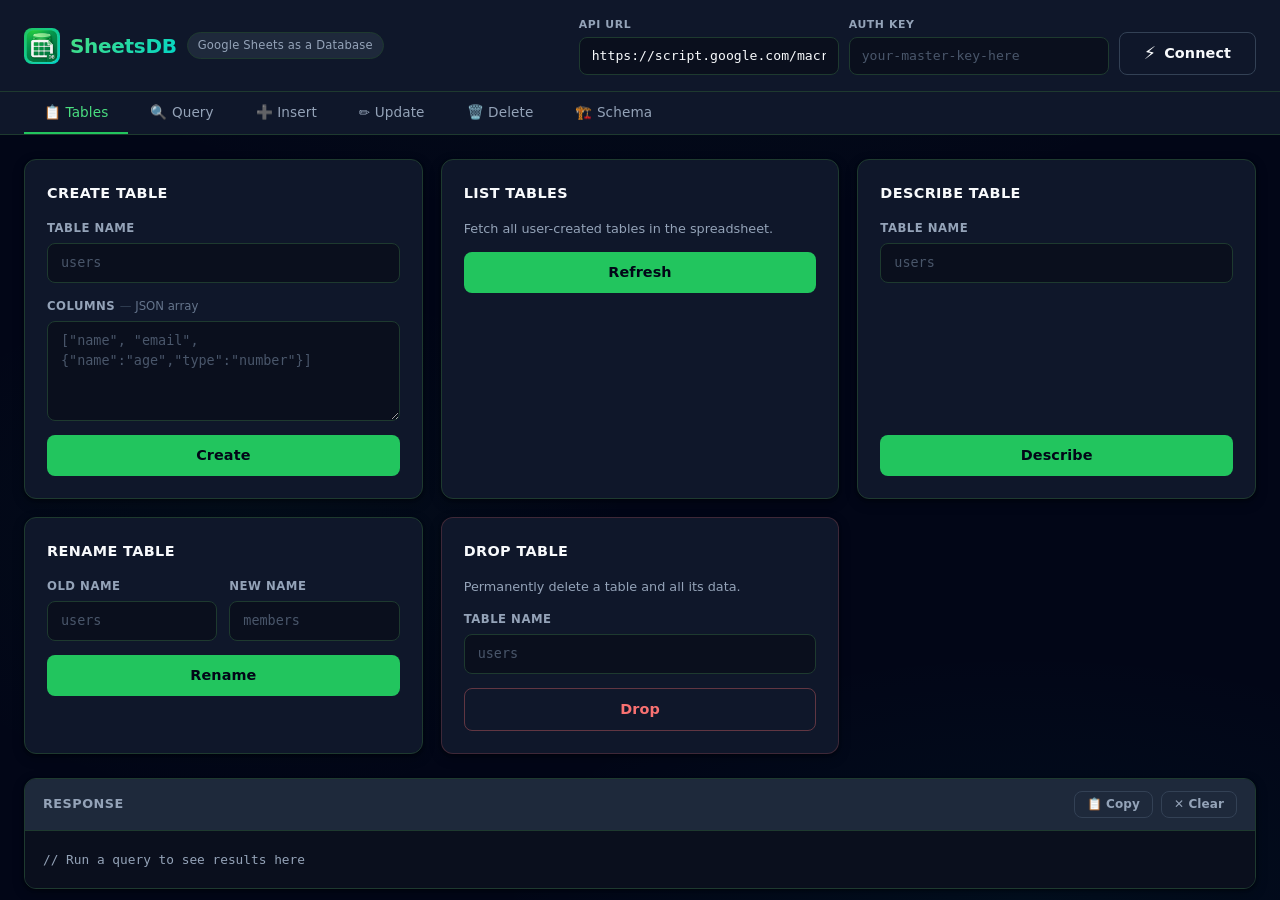
==== commit dc9063b0: "Show website logo" ====
--- a/app/index.html
+++ b/app/index.html
@@ -13,8 +13,10 @@
 ============================================================ -->
 <header class="header">
   <div class="header-brand">
-    <span class="logo">🗂️</span>
-    <h1>SheetsDB</h1>
+    <a href="#" class="nav-brand">
+      <img class="nav-logo" src="../favicon.png" alt="SheetsDB" width="36" height="36">
+      <h1>SheetsDB</h1>
+    </a>
     <span class="badge">Google Sheets as a Database</span>
   </div>
   <div class="header-config">
